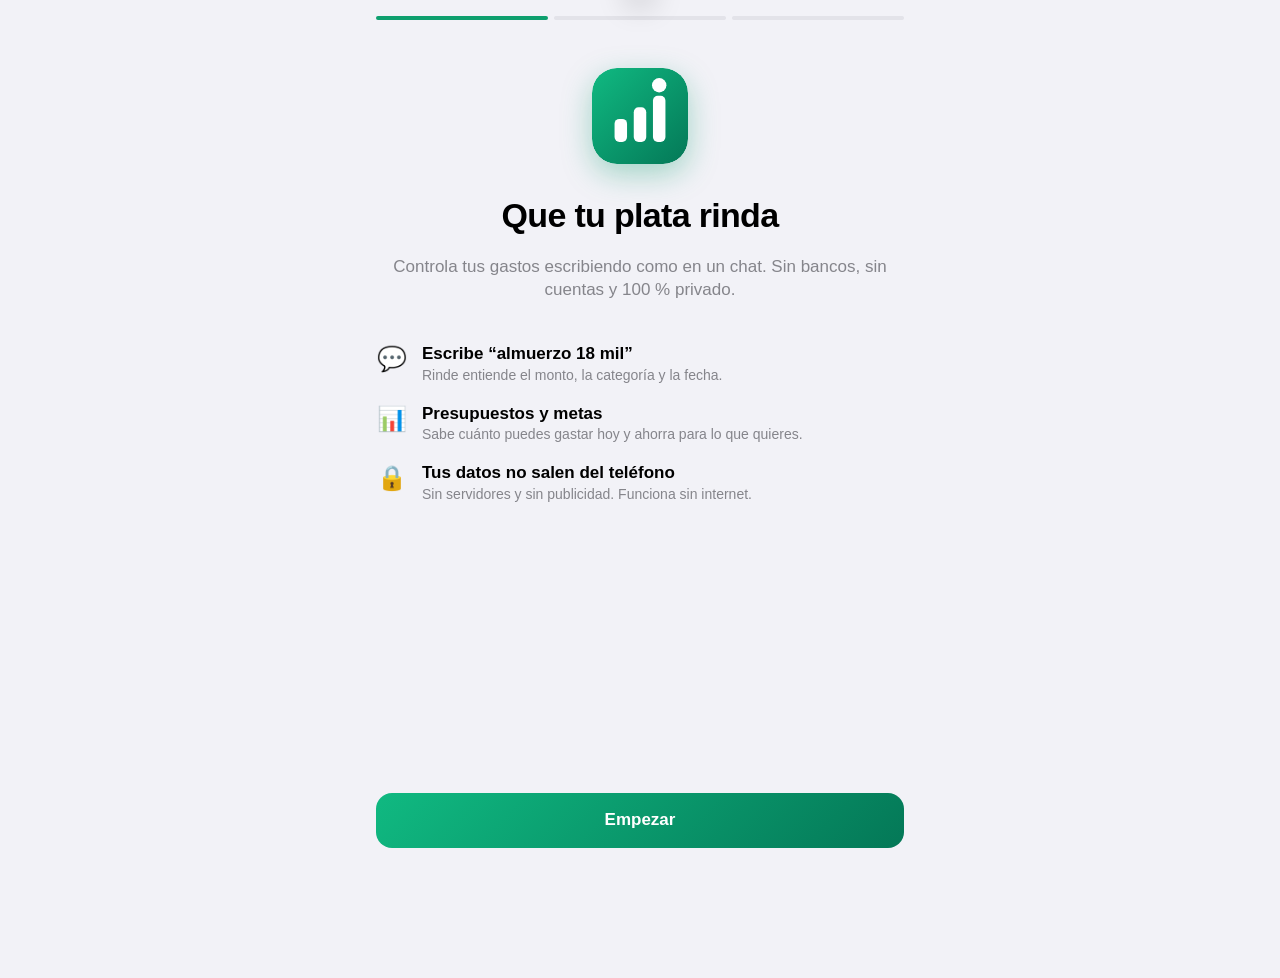
==== index.html @ 14cec759 "Rinde Web: app de control de gastos instalable desde Safari Co-Authored-By: Claude Opus 5.5 <noreply" ====
<!DOCTYPE html>
<html lang="es">
<head>
<meta charset="utf-8">
<meta name="viewport" content="width=device-width, initial-scale=1, viewport-fit=cover">
<title>Rinde</title>
<meta name="description" content="Rinde: controla tus gastos escribiendo como en un chat. Presupuestos, metas y 100 % privado.">
<meta name="theme-color" content="#F2F2F7">
<meta name="apple-mobile-web-app-capable" content="yes">
<meta name="mobile-web-app-capable" content="yes">
<meta name="apple-mobile-web-app-title" content="Rinde">
<meta name="apple-mobile-web-app-status-bar-style" content="default">
<meta name="format-detection" content="telephone=no">
<link rel="manifest" href="manifest.webmanifest">
<link rel="icon" href="icons/icon-192.png" type="image/png">
<link rel="apple-touch-icon" href="icons/apple-touch-icon.png">
<link rel="stylesheet" href="styles.css">
<script>
  // Tema antes de pintar, para evitar el destello blanco en modo oscuro.
  try {
    const t = (JSON.parse(localStorage.getItem('rinde.v1') || '{}').settings || {}).theme || 'auto';
    if (t === 'dark' || (t === 'auto' && matchMedia('(prefers-color-scheme: dark)').matches)) document.documentElement.classList.add('dark');
  } catch (e) {}
</script>
</head>
<body>
<div id="app">
  <main id="main"></main>
  <nav id="tabbar" hidden></nav>
</div>
<div id="sheets"></div>
<div id="toast" role="status" aria-live="polite"></div>
<noscript><p style="padding:24px">Rinde necesita JavaScript para funcionar.</p></noscript>
<script type="module" src="js/app.js"></script>
<script>
  // Si el navegador es muy antiguo y el módulo no carga, avisar.
  setTimeout(function () {
    if (!document.getElementById('main').innerHTML.trim()) {
      document.getElementById('main').innerHTML = '<p style="padding:32px 8px">Rinde necesita iOS 16.4 o superior (o un navegador actualizado).</p>';
    }
  }, 4000);
</script>
</body>
</html>
---- styles.css ----
:root {
  --bg: #F2F2F7; --card: #FFFFFF; --text: #000; --muted: rgba(60, 60, 67, .6); --sep: rgba(60, 60, 67, .16);
  --fill: rgba(118, 118, 128, .12); --brand: #0E9F6E; --brand-deep: #047857; --brand-soft: rgba(14, 159, 110, .12);
  --red: #EF4444; --green: #16A34A; --orange: #F97316; --bar: rgba(249, 249, 249, .86);
  --grad: linear-gradient(135deg, #10B981, #047857); --over: linear-gradient(135deg, #F97316, #DC2626);
  --r: 20px; --safe-b: env(safe-area-inset-bottom, 0px); --safe-t: env(safe-area-inset-top, 0px);
  color-scheme: light;
}
.dark {
  --bg: #000; --card: #1C1C1E; --text: #fff; --muted: rgba(235, 235, 245, .6); --sep: rgba(84, 84, 88, .55);
  --fill: rgba(118, 118, 128, .24); --brand: #34D399; --brand-soft: rgba(52, 211, 153, .16); --bar: rgba(22, 22, 24, .86);
  color-scheme: dark;
}
* { box-sizing: border-box; -webkit-tap-highlight-color: transparent; }
html { background: var(--bg); }
body {
  margin: 0; background: var(--bg); color: var(--text);
  font: 17px/1.35 -apple-system, BlinkMacSystemFont, "SF Pro Text", "Segoe UI", Roboto, sans-serif;
  -webkit-font-smoothing: antialiased; overscroll-behavior-y: none;
}
body.noscroll { overflow: hidden; }
button, input, select, textarea { font: inherit; color: inherit; }
button { background: none; border: 0; padding: 0; cursor: pointer; text-align: inherit; }
button:disabled { opacity: .4; cursor: default; }
a { color: var(--brand); text-decoration: none; }
small { font-size: 13px; }
h1, h2, h3, h4 { margin: 0; }
h3 { font-size: 17px; }
.ic { width: 22px; height: 22px; flex: none; }
.ic.big { width: 28px; height: 28px; }
.ic.inline { width: 17px; height: 17px; vertical-align: -3px; }
.muted { color: var(--muted); } .small { font-size: 14px; } .tiny { font-size: 12px; margin: 6px 0 0; }
.b { font-weight: 600; } .bold { font-weight: 600; } .block { display: block; }
.brand { color: var(--brand); } .red { color: var(--red); } .green { color: var(--green); } .orange { color: var(--orange); }
.grow { flex: 1; min-width: 0; } .right { text-align: right; } .center { display: flex; justify-content: center; margin: 8px 0; }
.center-text { text-align: center; } .mt { margin-top: 12px; } .spacer { flex: 1; min-height: 24px; }
.pad-x { display: block; padding: 18px 18px 6px; }

#app { max-width: 560px; margin: 0 auto; }
#main { padding: calc(var(--safe-t) + 8px) 16px calc(110px + var(--safe-b)); }

/* ---------- Encabezados */
.top { padding: 6px 4px 14px; }
.top h1 { font-size: 34px; font-weight: 700; letter-spacing: -.02em; line-height: 1.1; }
.top-actions { display: flex; justify-content: flex-end; gap: 4px; min-height: 40px; }
.icon-btn { width: 40px; height: 40px; border-radius: 20px; display: grid; place-items: center; color: var(--brand); }
.icon-btn:active { background: var(--fill); }
.icon-btn.sm { width: 32px; height: 32px; color: var(--muted); }
.link { color: var(--brand); font-size: 16px; }
.link.small { font-size: 13px; display: block; margin: 2px auto 0; }

/* ---------- Tarjetas */
.card { display: block; width: 100%; background: var(--card); border-radius: var(--r); padding: 16px; margin-bottom: 14px; }
.card h3 { margin-bottom: 10px; }
.card.pad-s { padding: 6px 8px; }
.card.block { text-align: left; }
.sec-title { display: flex; align-items: center; justify-content: space-between; margin-bottom: 10px; }
.sec-title h3 { margin: 0; }
.split { display: flex; align-items: center; justify-content: space-between; gap: 10px; }
.split h3 { margin: 0; }
.row-card { display: flex; align-items: center; gap: 12px; text-align: left; }
.row-card small { display: block; color: var(--muted); }
.row { display: flex; align-items: center; gap: 12px; width: 100%; padding: 9px 0; text-align: left; }
.row b, .row small { display: block; overflow: hidden; text-overflow: ellipsis; white-space: nowrap; }
.row small { color: var(--muted); margin-top: 1px; }
.row small em { color: var(--brand); font-style: normal; }
.row.link { color: var(--brand); } .row.red { color: var(--red); } .row.dim { opacity: .55; }
.list .row + .row { border-top: .5px solid var(--sep); }
.card.list { padding-top: 6px; padding-bottom: 6px; }
.amt { text-align: right; font-weight: 600; white-space: nowrap; font-variant-numeric: tabular-nums; }
.amt small { display: block; font-weight: 400; color: var(--muted); }
.big-num { font-size: 26px; font-weight: 700; letter-spacing: -.01em; margin: 4px 0 8px; font-variant-numeric: tabular-nums; }
.big-num small { font-size: 17px; font-weight: 600; }
.badge { font-size: 12px; font-weight: 600; padding: 5px 9px; border-radius: 99px; background: var(--fill); }
.badge.red { background: rgba(239, 68, 68, .12); } .badge.green { background: rgba(22, 163, 74, .12); }
.empty { display: grid; justify-items: center; gap: 4px; padding: 36px 16px; color: var(--muted); text-align: center; }
.empty b { color: var(--text); }
.add-btn { text-align: center; color: var(--brand); font-weight: 600; }
.danger-btn { text-align: center; color: var(--red); display: flex; gap: 8px; justify-content: center; align-items: center; }
.emoji-big { font-size: 44px; }
.pct-big { font-size: 20px; }

/* ---------- Íconos de categoría y logo */
.cat-ic { display: inline-grid; place-items: center; flex: none; border-radius: 50%; background: color-mix(in srgb, var(--c) 18%, transparent); line-height: 1; }
.logo { display: inline-block; border-radius: 26%; box-shadow: 0 10px 30px rgba(14, 159, 110, .35); }

/* ---------- Tarjeta disponible */
.safe { background: var(--grad); color: #fff; border-radius: 24px; padding: 20px; margin-bottom: 14px; box-shadow: 0 12px 30px rgba(14, 159, 110, .25); }
.safe.over { background: var(--over); box-shadow: 0 12px 30px rgba(220, 38, 38, .25); }
.safe-top { display: flex; justify-content: space-between; align-items: center; font-weight: 600; font-size: 15px; gap: 8px; }
.pill { font-size: 12px; background: rgba(255, 255, 255, .2); padding: 4px 10px; border-radius: 99px; white-space: nowrap; }
.safe-amount { font-size: 42px; font-weight: 700; letter-spacing: -.02em; margin: 8px 0 12px; font-variant-numeric: tabular-nums; }
.modes { display: flex; gap: 6px; }
.modes button { font-size: 13px; font-weight: 600; padding: 6px 13px; border-radius: 99px; background: rgba(255, 255, 255, .16); color: #fff; }
.modes button.on { background: #fff; color: var(--brand-deep); }
.safe-sub { font-size: 14px; font-weight: 500; opacity: .92; margin: 12px 0; }
.safe-foot { display: flex; justify-content: space-between; font-size: 12px; font-weight: 500; opacity: .9; margin-top: 6px; }
.safe-cta { background: rgba(255, 255, 255, .2); color: #fff; font-size: 14px; font-weight: 600; padding: 8px 12px; border-radius: 99px; }
.bar { height: 8px; border-radius: 99px; background: var(--fill); overflow: hidden; margin: 8px 0 4px; }
.bar i { display: block; height: 100%; border-radius: 99px; background: var(--brand); transition: width .5s; }
.bar.light { background: rgba(255, 255, 255, .25); } .bar.light i { background: #fff; }
.bar.thin { height: 5px; flex: 1; margin: 6px 0; }

.quick { display: flex; align-items: center; gap: 10px; width: 100%; background: var(--card); border-radius: 99px; padding: 8px 8px 8px 16px; margin-bottom: 14px; color: var(--muted); }
.quick span:nth-child(2) { flex: 1; }
.quick-mic { width: 34px; height: 34px; border-radius: 50%; background: var(--grad); color: #fff; display: grid; place-items: center; }
.tiles { display: grid; grid-template-columns: repeat(3, 1fr); gap: 10px; margin-bottom: 14px; }
.tile { background: var(--card); border-radius: 16px; padding: 12px; min-width: 0; }
.tile-l { display: flex; align-items: center; gap: 4px; font-size: 12px; font-weight: 600; }
.tile-l .ic { width: 15px; height: 15px; }
.tile b.long { font-size: 13px; letter-spacing: -.02em; }
.tile b { display: block; margin-top: 6px; font-size: 15px; white-space: nowrap; overflow: hidden; text-overflow: ellipsis; font-variant-numeric: tabular-nums; }
.install { position: relative; border: 1.5px dashed var(--brand); }
.install .close { position: absolute; right: 10px; top: 10px; color: var(--muted); }
.install p { margin: 6px 0 0; }

/* ---------- Dona y gráficas */
.donut { position: relative; flex: none; }
.donut-center { position: absolute; inset: 0; display: grid; place-content: center; text-align: center; }
.donut-center small { color: var(--muted); }
.donut-center b { font-size: 20px; }
.donut-row { display: flex; align-items: center; gap: 16px; }
.legend { list-style: none; padding: 0; margin: 0; flex: 1; min-width: 0; display: grid; gap: 8px; }
.legend li { display: flex; align-items: center; gap: 6px; font-size: 13px; }
.legend li span { flex: 1; overflow: hidden; white-space: nowrap; text-overflow: ellipsis; }
.legend i, .legend-inline i { width: 8px; height: 8px; border-radius: 50%; flex: none; display: inline-block; }
.legend-inline { display: flex; gap: 14px; font-size: 13px; color: var(--muted); margin-top: 4px; }
.legend-inline span { display: flex; align-items: center; gap: 5px; }
.chart { width: 100%; height: auto; display: block; margin-top: 6px; overflow: visible; }
.chart .grid { stroke: var(--sep); stroke-dasharray: 2 3; }
.chart .ylabel, .chart .xlabel { fill: var(--muted); font-size: 10px; }
.slice { display: flex; gap: 12px; align-items: center; width: 100%; padding: 8px 0; text-align: left; }
.slice .grow > .split { display: flex; }
.pct { width: 38px; text-align: right; }
.row-s { padding: 6px 0; }

/* ---------- Presupuestos, metas */
.budget { display: block; width: 100%; padding: 8px 0; text-align: left; }
.budget-top { display: flex; align-items: center; gap: 10px; }
.budget-top b { white-space: nowrap; overflow: hidden; text-overflow: ellipsis; }
.budget-top small { white-space: nowrap; color: var(--muted); }
.budget-top small b { color: var(--text); display: inline; }
.ring { position: relative; display: inline-grid; place-items: center; flex: none; }
.ring svg { position: absolute; inset: 0; }
.two { display: grid; grid-template-columns: 1fr 1fr; gap: 10px; margin-top: 14px; }

/* ---------- Controles */
.primary { display: block; width: 100%; background: var(--grad); color: #fff; font-weight: 600; text-align: center; padding: 16px; border-radius: 16px; font-size: 17px; }
.primary.sm, .secondary.sm { padding: 10px; font-size: 15px; border-radius: 12px; }
.secondary { display: block; width: 100%; background: var(--brand-soft); color: var(--brand); font-weight: 600; text-align: center; padding: 16px; border-radius: 16px; }
.mini { background: var(--grad); color: #fff; font-size: 14px; font-weight: 600; padding: 6px 12px; border-radius: 99px; }
.seg { display: flex; background: var(--fill); border-radius: 10px; padding: 2px; margin-bottom: 14px; }
.seg button { flex: 1; text-align: center; padding: 7px; border-radius: 8px; font-size: 14px; font-weight: 500; }
.seg button.on { background: var(--card); box-shadow: 0 1px 4px rgba(0, 0, 0, .12); font-weight: 600; }
.seg.big button { padding: 9px; font-size: 15px; }
.chips { display: flex; flex-wrap: wrap; gap: 8px; margin: 10px 0 14px; }
.chips.scroll { flex-wrap: nowrap; overflow-x: auto; scrollbar-width: none; margin: 0 -16px 14px; padding: 0 16px; }
.chips.scroll::-webkit-scrollbar { display: none; }
.chip { flex: none; background: var(--card); border-radius: 99px; padding: 8px 14px; font-size: 15px; font-weight: 500; border: 0; }
select.chip { appearance: none; -webkit-appearance: none; padding-right: 14px; }
.chip.on { background: var(--brand); color: #fff; }
.chip.brand { background: var(--brand-soft); color: var(--brand-deep); }
.dark .chip.brand { color: var(--brand); }
.chip.sm { padding: 5px 10px; font-size: 13px; background: var(--fill); }
.chip.freq { display: flex; align-items: center; gap: 8px; text-align: left; }
.chip.freq span { display: grid; } .chip.freq small { color: var(--muted); font-weight: 400; }
.search { display: flex; align-items: center; gap: 8px; background: var(--fill); border-radius: 12px; padding: 9px 12px; margin-bottom: 14px; color: var(--muted); }
.search input { flex: 1; border: 0; background: none; outline: none; color: var(--text); font-size: 17px; min-width: 0; }
.field { display: block; width: 100%; background: var(--card); border: 0; border-radius: 14px; padding: 14px; font-size: 17px; outline: none; margin-bottom: 18px; }
.field-label { display: block; font-weight: 600; margin: 6px 0 8px; }
.amount-field { display: flex; align-items: center; gap: 8px; }
.amount-field span { color: var(--muted); }
.amount-field input { flex: 1; border: 0; outline: none; background: none; font-size: 17px; text-align: right; min-width: 0; }
.inline-amount { display: flex; align-items: center; gap: 6px; }
.inline-amount span { color: var(--muted); }
.inline-amount input { width: 140px; border: 0; outline: none; background: none; text-align: right; font-size: 17px; }
.form { padding: 2px 16px; }
.frow { display: flex; align-items: center; gap: 12px; width: 100%; min-height: 50px; padding: 6px 0; text-align: left; }
.form .frow + .frow { border-top: .5px solid var(--sep); }
.frow input:not([type=checkbox]), .frow select { flex: 1; border: 0; outline: none; background: none; font-size: 17px; min-width: 0; }
.frow select { appearance: none; -webkit-appearance: none; flex: none; max-width: 55%; text-align: right; color: var(--muted); direction: rtl; }
.frow input.right { text-align: right; }
.frow input[type=date] { text-align: left; min-height: 30px; }
.frow.red { color: var(--red); }
.foot-note { font-size: 13px; color: var(--muted); margin: -6px 16px 18px; }
.switch { appearance: none; -webkit-appearance: none; width: 51px; height: 31px; border-radius: 99px; background: var(--fill); position: relative; transition: background .2s; flex: none; margin: 0; }
.switch::after { content: ""; position: absolute; top: 2px; left: 2px; width: 27px; height: 27px; border-radius: 50%; background: #fff; box-shadow: 0 2px 6px rgba(0, 0, 0, .2); transition: transform .2s; }
.switch:checked { background: var(--brand); }
.switch:checked::after { transform: translateX(20px); }
.emoji-grid { display: grid; grid-template-columns: repeat(8, 1fr); gap: 6px; }
.emoji-grid button { font-size: 24px; aspect-ratio: 1; border-radius: 12px; display: grid; place-items: center; }
.emoji-grid button.on { background: var(--brand-soft); outline: 2px solid var(--brand); }
.color-grid { display: grid; grid-template-columns: repeat(8, 1fr); gap: 10px; }
.color-grid button { aspect-ratio: 1; border-radius: 50%; }
.color-grid button.on { outline: 3px solid var(--text); outline-offset: 2px; }

/* ---------- Periodos y listas */
.pnav { display: flex; align-items: center; justify-content: space-between; text-align: center; }
.day { display: flex; justify-content: space-between; font-size: 13px; font-weight: 600; color: var(--muted); padding: 10px 16px 6px; }

/* ---------- Registrar */
.smart-top { display: flex; align-items: center; gap: 6px; font-size: 13px; font-weight: 600; color: var(--muted); }
.smart-top .ic { width: 18px; height: 18px; }
#smart { display: block; width: 100%; border: 0; outline: none; background: none; resize: none; font-size: 20px; margin: 10px 0 12px; overflow: hidden; line-height: 1.3; }
.smart-actions { display: flex; align-items: center; gap: 8px; }
.pill-btn { display: inline-flex; align-items: center; gap: 6px; background: var(--brand-soft); color: var(--brand); font-weight: 600; font-size: 15px; padding: 8px 14px; border-radius: 99px; cursor: pointer; }
.pill-btn .ic { width: 18px; height: 18px; }
.pill-btn.rec { background: var(--red); color: #fff; animation: pulse 1s infinite; }
@keyframes pulse { 50% { opacity: .75; } }
.clear { color: var(--muted); width: 30px; height: 30px; display: grid; place-items: center; }
.understood { display: flex; flex-wrap: wrap; align-items: center; gap: 6px; margin-top: 12px; }
.amount-big { display: flex; align-items: baseline; gap: 6px; margin-top: 6px; }
.amount-big span { font-size: 30px; font-weight: 600; color: var(--muted); }
.amount-big input { flex: 1; min-width: 0; border: 0; outline: none; background: none; font-size: 44px; font-weight: 700; letter-spacing: -.02em; font-variant-numeric: tabular-nums; }
.amount-big.green input { color: var(--green); }
.rate { display: flex; align-items: center; gap: 6px; font-size: 14px; margin-top: 8px; flex-wrap: wrap; }
.rate input { width: 90px; border: 0; background: var(--fill); border-radius: 8px; padding: 5px 8px; outline: none; }
.cat-grid { display: grid; grid-template-columns: repeat(4, 1fr); gap: 10px 6px; margin-top: 10px; }
.cat { display: grid; justify-items: center; gap: 6px; text-align: center; }
.cat-dot { width: 46px; height: 46px; border-radius: 50%; display: grid; place-items: center; font-size: 22px; background: color-mix(in srgb, var(--c) 16%, transparent); transition: transform .15s; }
.cat-dot.more { background: var(--fill); font-size: 13px; color: var(--muted); }
.cat.on .cat-dot { background: var(--c); transform: scale(1.06); box-shadow: 0 4px 12px color-mix(in srgb, var(--c) 45%, transparent); }
.cat small { font-size: 11px; line-height: 1.2; color: var(--muted); display: -webkit-box; -webkit-line-clamp: 2; -webkit-box-orient: vertical; overflow: hidden; min-height: 26px; }
.cat.on small { color: var(--text); font-weight: 600; }

/* ---------- Barra de pestañas */
#tabbar[hidden] { display: none; }
#tabbar { position: fixed; left: 50%; transform: translateX(-50%); bottom: calc(10px + var(--safe-b)); width: min(calc(100% - 24px), 520px);
  display: flex; background: var(--bar); backdrop-filter: saturate(180%) blur(20px); -webkit-backdrop-filter: saturate(180%) blur(20px);
  border-radius: 30px; padding: 6px; box-shadow: 0 8px 30px rgba(0, 0, 0, .12); z-index: 10; }
.tab { flex: 1; display: grid; justify-items: center; gap: 2px; padding: 6px 0; border-radius: 22px; font-size: 11px; font-weight: 500; color: var(--text); }
.tab .ic { width: 24px; height: 24px; }
.tab.on { color: var(--brand); background: var(--fill); }
.tab.add .add-dot { width: 26px; height: 26px; border-radius: 50%; background: var(--text); color: var(--bg); display: grid; place-items: center; }
.tab.add .ic { width: 18px; height: 18px; stroke-width: 2.6; }

/* ---------- Hojas */
.sheet-wrap { position: fixed; inset: 0; z-index: 20; }
.backdrop { position: absolute; inset: 0; background: rgba(0, 0, 0, .3); opacity: 0; transition: opacity .28s; }
.sheet { position: absolute; left: 50%; bottom: 0; width: 100%; max-width: 560px; height: calc(100% - var(--safe-t) - 12px);
  background: var(--bg); border-radius: 14px 14px 0 0; display: flex; flex-direction: column;
  transform: translate(-50%, 100%); transition: transform .32s cubic-bezier(.2, .9, .25, 1); }
.sheet-wrap.open .backdrop { opacity: 1; }
.sheet-wrap.open .sheet { transform: translate(-50%, 0); }
.sh-head { display: grid; grid-template-columns: 1fr auto 1fr; align-items: center; padding: 14px 16px 10px; gap: 8px; }
.sh-head > :first-child { justify-self: start; } .sh-head > :last-child { justify-self: end; }
.sh-head h3 { font-size: 17px; text-align: center; margin: 0; white-space: nowrap; overflow: hidden; text-overflow: ellipsis; }
.sh-body { flex: 1; overflow-y: auto; -webkit-overflow-scrolling: touch; padding: 4px 16px calc(24px + var(--safe-b)); }
.sh-foot { padding: 10px 16px calc(10px + var(--safe-b)); background: var(--bar); backdrop-filter: blur(20px); -webkit-backdrop-filter: blur(20px); }
.steps-list p { margin: 8px 0; }

/* ---------- Bienvenida */
.onb { min-height: calc(100dvh - var(--safe-t) - 40px); display: flex; flex-direction: column; padding-bottom: calc(20px + var(--safe-b)); }
.onb h2 { font-size: 26px; margin: 24px 0 16px; letter-spacing: -.01em; }
.steps { display: flex; gap: 6px; padding-top: 8px; }
.steps i { flex: 1; height: 4px; border-radius: 99px; background: var(--fill); }
.steps i.on { background: var(--brand); }
.onb-hero { text-align: center; margin: 48px 0 24px; }
.onb-hero h1 { font-size: 34px; margin: 22px 0 10px; letter-spacing: -.02em; }
.features { list-style: none; padding: 0; margin: 0 0 auto; display: grid; gap: 18px; }
.features li { display: flex; gap: 14px; align-items: flex-start; }
.features small { display: block; color: var(--muted); font-size: 14px; }
.feat-ic { font-size: 24px; width: 32px; text-align: center; }
.onb .primary { margin-top: 24px; }
.group { background: var(--card); border-radius: var(--r); }
.scroll-list { max-height: 52dvh; overflow-y: auto; padding: 0 14px; }
.scroll-list .row + .row { border-top: .5px solid var(--sep); }
.flag { font-size: 26px; }
.check { color: var(--brand); }

/* ---------- Toast */
#toast { position: fixed; left: 50%; top: calc(var(--safe-t) + 10px); transform: translate(-50%, -150%); z-index: 40; max-width: calc(100% - 32px);
  background: var(--card); color: var(--text); padding: 12px 16px; border-radius: 99px; font-size: 15px; font-weight: 500;
  box-shadow: 0 8px 30px rgba(0, 0, 0, .18); display: flex; align-items: center; gap: 10px; transition: transform .35s cubic-bezier(.2, .9, .25, 1.1); }
#toast.show { transform: translate(-50%, 0); }
.toast-dot { width: 10px; height: 10px; border-radius: 50%; background: var(--brand); flex: none; }
.toast-dot.warn { background: var(--orange); }

@media (prefers-reduced-motion: reduce) { * { transition: none !important; animation: none !important; } }

/* Ajustes de lectura */
.card .split > div > small, .card .split > div > b { display: block; }
.slice .split b { white-space: nowrap; }
.slice .split b:first-child { overflow: hidden; text-overflow: ellipsis; min-width: 0; }
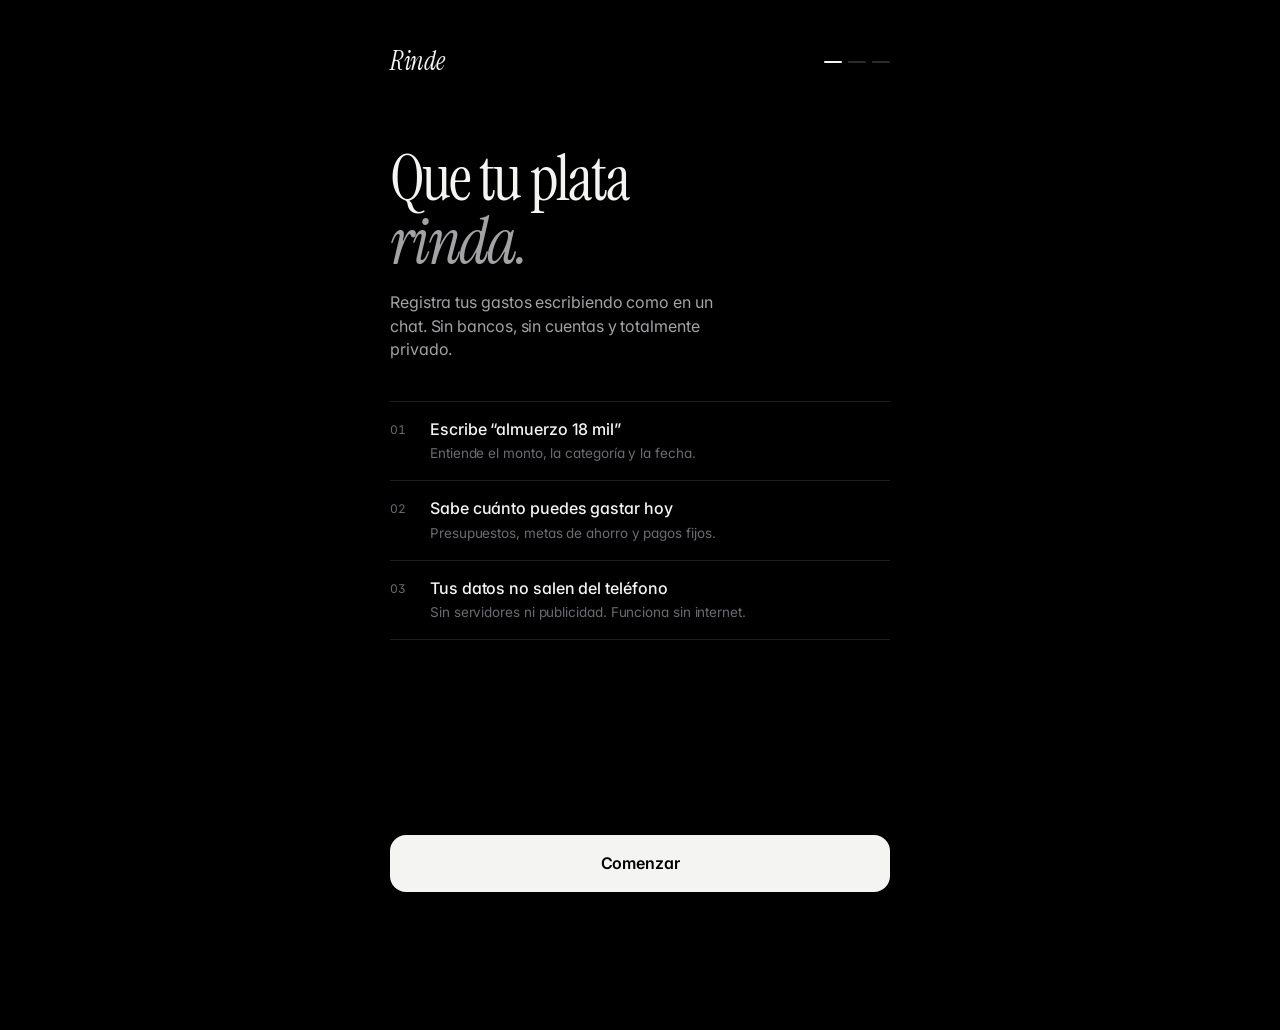
==== commit 863a367b: "Rediseño premium en blanco y negro - Interfaz nueva: tipografía Instrument Serif + Inter, paleta mon" ====
--- a/index.html
+++ b/index.html
@@ -5,21 +5,24 @@
 <meta name="viewport" content="width=device-width, initial-scale=1, viewport-fit=cover">
 <title>Rinde</title>
 <meta name="description" content="Rinde: controla tus gastos escribiendo como en un chat. Presupuestos, metas y 100 % privado.">
-<meta name="theme-color" content="#F2F2F7">
+<meta name="theme-color" content="#000000">
 <meta name="apple-mobile-web-app-capable" content="yes">
 <meta name="mobile-web-app-capable" content="yes">
 <meta name="apple-mobile-web-app-title" content="Rinde">
-<meta name="apple-mobile-web-app-status-bar-style" content="default">
+<meta name="apple-mobile-web-app-status-bar-style" content="black-translucent">
 <meta name="format-detection" content="telephone=no">
 <link rel="manifest" href="manifest.webmanifest">
 <link rel="icon" href="icons/icon-192.png" type="image/png">
 <link rel="apple-touch-icon" href="icons/apple-touch-icon.png">
+<link rel="preconnect" href="https://fonts.googleapis.com">
+<link rel="preconnect" href="https://fonts.gstatic.com" crossorigin>
+<link rel="stylesheet" href="https://fonts.googleapis.com/css2?family=Instrument+Serif:ital@0;1&family=Inter:wght@400;500;600&display=swap">
 <link rel="stylesheet" href="styles.css">
 <script>
-  // Tema antes de pintar, para evitar el destello blanco en modo oscuro.
+  // Tema antes de pintar: negro por defecto; blanco si el usuario lo eligió.
   try {
-    const t = (JSON.parse(localStorage.getItem('rinde.v1') || '{}').settings || {}).theme || 'auto';
-    if (t === 'dark' || (t === 'auto' && matchMedia('(prefers-color-scheme: dark)').matches)) document.documentElement.classList.add('dark');
+    const t = (JSON.parse(localStorage.getItem('rinde.v1') || '{}').settings || {}).theme || 'dark';
+    if (t === 'light' || (t === 'auto' && matchMedia('(prefers-color-scheme: light)').matches)) document.documentElement.classList.add('light');
   } catch (e) {}
 </script>
 </head>
--- a/styles.css
+++ b/styles.css
@@ -1,284 +1,366 @@
+/* Rinde · diseño monocromo. Negro y blanco; el color solo marca ingresos (verde) y gastos (rojo). */
+
 :root {
-  --bg: #F2F2F7; --card: #FFFFFF; --text: #000; --muted: rgba(60, 60, 67, .6); --sep: rgba(60, 60, 67, .16);
-  --fill: rgba(118, 118, 128, .12); --brand: #0E9F6E; --brand-deep: #047857; --brand-soft: rgba(14, 159, 110, .12);
-  --red: #EF4444; --green: #16A34A; --orange: #F97316; --bar: rgba(249, 249, 249, .86);
-  --grad: linear-gradient(135deg, #10B981, #047857); --over: linear-gradient(135deg, #F97316, #DC2626);
-  --r: 20px; --safe-b: env(safe-area-inset-bottom, 0px); --safe-t: env(safe-area-inset-top, 0px);
+  --bg: #000000;
+  --surface: #0A0A0B;
+  --elev: #121214;
+  --line: #1E1E21;
+  --line-2: #2C2C30;
+  --ink: #F4F4F2;
+  --ink-2: #A3A3A6;
+  --ink-3: #6B6B70;
+  --pos: #34D17A;
+  --neg: #FF5147;
+  --inv-bg: #F4F4F2;
+  --inv-ink: #000000;
+  --glass: rgba(10, 10, 11, .78);
+  --shadow: 0 20px 60px rgba(0, 0, 0, .6);
+  --serif: "Instrument Serif", "Iowan Old Style", "Times New Roman", serif;
+  --sans: "Inter", -apple-system, BlinkMacSystemFont, "Segoe UI", Roboto, sans-serif;
+  --safe-b: env(safe-area-inset-bottom, 0px);
+  --safe-t: env(safe-area-inset-top, 0px);
+  --ease: cubic-bezier(.2, .8, .2, 1);
+  color-scheme: dark;
+}
+:root.light {
+  --bg: #FAFAF8;
+  --surface: #FFFFFF;
+  --elev: #F1F1EE;
+  --line: #E7E6E2;
+  --line-2: #D6D5D0;
+  --ink: #0B0B0C;
+  --ink-2: #5A5A5E;
+  --ink-3: #9A9A9E;
+  --pos: #16A34A;
+  --neg: #DC2626;
+  --inv-bg: #0B0B0C;
+  --inv-ink: #FAFAF8;
+  --glass: rgba(250, 250, 248, .82);
+  --shadow: 0 20px 60px rgba(0, 0, 0, .12);
   color-scheme: light;
 }
-.dark {
-  --bg: #000; --card: #1C1C1E; --text: #fff; --muted: rgba(235, 235, 245, .6); --sep: rgba(84, 84, 88, .55);
-  --fill: rgba(118, 118, 128, .24); --brand: #34D399; --brand-soft: rgba(52, 211, 153, .16); --bar: rgba(22, 22, 24, .86);
-  color-scheme: dark;
-}
+
 * { box-sizing: border-box; -webkit-tap-highlight-color: transparent; }
 html { background: var(--bg); }
 body {
-  margin: 0; background: var(--bg); color: var(--text);
-  font: 17px/1.35 -apple-system, BlinkMacSystemFont, "SF Pro Text", "Segoe UI", Roboto, sans-serif;
-  -webkit-font-smoothing: antialiased; overscroll-behavior-y: none;
+  margin: 0; background: var(--bg); color: var(--ink);
+  font: 400 16px/1.45 var(--sans); letter-spacing: -.005em;
+  -webkit-font-smoothing: antialiased; -moz-osx-font-smoothing: grayscale; overscroll-behavior-y: none;
+  font-feature-settings: "cv11", "ss01";
 }
 body.noscroll { overflow: hidden; }
-button, input, select, textarea { font: inherit; color: inherit; }
+button, input, select, textarea { font: inherit; color: inherit; letter-spacing: inherit; }
 button { background: none; border: 0; padding: 0; cursor: pointer; text-align: inherit; }
-button:disabled { opacity: .4; cursor: default; }
-a { color: var(--brand); text-decoration: none; }
-small { font-size: 13px; }
-h1, h2, h3, h4 { margin: 0; }
-h3 { font-size: 17px; }
-.ic { width: 22px; height: 22px; flex: none; }
-.ic.big { width: 28px; height: 28px; }
-.ic.inline { width: 17px; height: 17px; vertical-align: -3px; }
-.muted { color: var(--muted); } .small { font-size: 14px; } .tiny { font-size: 12px; margin: 6px 0 0; }
-.b { font-weight: 600; } .bold { font-weight: 600; } .block { display: block; }
-.brand { color: var(--brand); } .red { color: var(--red); } .green { color: var(--green); } .orange { color: var(--orange); }
-.grow { flex: 1; min-width: 0; } .right { text-align: right; } .center { display: flex; justify-content: center; margin: 8px 0; }
-.center-text { text-align: center; } .mt { margin-top: 12px; } .spacer { flex: 1; min-height: 24px; }
-.pad-x { display: block; padding: 18px 18px 6px; }
-
-#app { max-width: 560px; margin: 0 auto; }
-#main { padding: calc(var(--safe-t) + 8px) 16px calc(110px + var(--safe-b)); }
-
-/* ---------- Encabezados */
-.top { padding: 6px 4px 14px; }
-.top h1 { font-size: 34px; font-weight: 700; letter-spacing: -.02em; line-height: 1.1; }
-.top-actions { display: flex; justify-content: flex-end; gap: 4px; min-height: 40px; }
-.icon-btn { width: 40px; height: 40px; border-radius: 20px; display: grid; place-items: center; color: var(--brand); }
-.icon-btn:active { background: var(--fill); }
-.icon-btn.sm { width: 32px; height: 32px; color: var(--muted); }
-.link { color: var(--brand); font-size: 16px; }
-.link.small { font-size: 13px; display: block; margin: 2px auto 0; }
-
-/* ---------- Tarjetas */
-.card { display: block; width: 100%; background: var(--card); border-radius: var(--r); padding: 16px; margin-bottom: 14px; }
-.card h3 { margin-bottom: 10px; }
-.card.pad-s { padding: 6px 8px; }
-.card.block { text-align: left; }
-.sec-title { display: flex; align-items: center; justify-content: space-between; margin-bottom: 10px; }
-.sec-title h3 { margin: 0; }
-.split { display: flex; align-items: center; justify-content: space-between; gap: 10px; }
-.split h3 { margin: 0; }
-.row-card { display: flex; align-items: center; gap: 12px; text-align: left; }
-.row-card small { display: block; color: var(--muted); }
-.row { display: flex; align-items: center; gap: 12px; width: 100%; padding: 9px 0; text-align: left; }
-.row b, .row small { display: block; overflow: hidden; text-overflow: ellipsis; white-space: nowrap; }
-.row small { color: var(--muted); margin-top: 1px; }
-.row small em { color: var(--brand); font-style: normal; }
-.row.link { color: var(--brand); } .row.red { color: var(--red); } .row.dim { opacity: .55; }
-.list .row + .row { border-top: .5px solid var(--sep); }
-.card.list { padding-top: 6px; padding-bottom: 6px; }
-.amt { text-align: right; font-weight: 600; white-space: nowrap; font-variant-numeric: tabular-nums; }
-.amt small { display: block; font-weight: 400; color: var(--muted); }
-.big-num { font-size: 26px; font-weight: 700; letter-spacing: -.01em; margin: 4px 0 8px; font-variant-numeric: tabular-nums; }
-.big-num small { font-size: 17px; font-weight: 600; }
-.badge { font-size: 12px; font-weight: 600; padding: 5px 9px; border-radius: 99px; background: var(--fill); }
-.badge.red { background: rgba(239, 68, 68, .12); } .badge.green { background: rgba(22, 163, 74, .12); }
-.empty { display: grid; justify-items: center; gap: 4px; padding: 36px 16px; color: var(--muted); text-align: center; }
-.empty b { color: var(--text); }
-.add-btn { text-align: center; color: var(--brand); font-weight: 600; }
-.danger-btn { text-align: center; color: var(--red); display: flex; gap: 8px; justify-content: center; align-items: center; }
-.emoji-big { font-size: 44px; }
-.pct-big { font-size: 20px; }
-
-/* ---------- Íconos de categoría y logo */
-.cat-ic { display: inline-grid; place-items: center; flex: none; border-radius: 50%; background: color-mix(in srgb, var(--c) 18%, transparent); line-height: 1; }
-.logo { display: inline-block; border-radius: 26%; box-shadow: 0 10px 30px rgba(14, 159, 110, .35); }
-
-/* ---------- Tarjeta disponible */
-.safe { background: var(--grad); color: #fff; border-radius: 24px; padding: 20px; margin-bottom: 14px; box-shadow: 0 12px 30px rgba(14, 159, 110, .25); }
-.safe.over { background: var(--over); box-shadow: 0 12px 30px rgba(220, 38, 38, .25); }
-.safe-top { display: flex; justify-content: space-between; align-items: center; font-weight: 600; font-size: 15px; gap: 8px; }
-.pill { font-size: 12px; background: rgba(255, 255, 255, .2); padding: 4px 10px; border-radius: 99px; white-space: nowrap; }
-.safe-amount { font-size: 42px; font-weight: 700; letter-spacing: -.02em; margin: 8px 0 12px; font-variant-numeric: tabular-nums; }
-.modes { display: flex; gap: 6px; }
-.modes button { font-size: 13px; font-weight: 600; padding: 6px 13px; border-radius: 99px; background: rgba(255, 255, 255, .16); color: #fff; }
-.modes button.on { background: #fff; color: var(--brand-deep); }
-.safe-sub { font-size: 14px; font-weight: 500; opacity: .92; margin: 12px 0; }
-.safe-foot { display: flex; justify-content: space-between; font-size: 12px; font-weight: 500; opacity: .9; margin-top: 6px; }
-.safe-cta { background: rgba(255, 255, 255, .2); color: #fff; font-size: 14px; font-weight: 600; padding: 8px 12px; border-radius: 99px; }
-.bar { height: 8px; border-radius: 99px; background: var(--fill); overflow: hidden; margin: 8px 0 4px; }
-.bar i { display: block; height: 100%; border-radius: 99px; background: var(--brand); transition: width .5s; }
-.bar.light { background: rgba(255, 255, 255, .25); } .bar.light i { background: #fff; }
-.bar.thin { height: 5px; flex: 1; margin: 6px 0; }
-
-.quick { display: flex; align-items: center; gap: 10px; width: 100%; background: var(--card); border-radius: 99px; padding: 8px 8px 8px 16px; margin-bottom: 14px; color: var(--muted); }
-.quick span:nth-child(2) { flex: 1; }
-.quick-mic { width: 34px; height: 34px; border-radius: 50%; background: var(--grad); color: #fff; display: grid; place-items: center; }
-.tiles { display: grid; grid-template-columns: repeat(3, 1fr); gap: 10px; margin-bottom: 14px; }
-.tile { background: var(--card); border-radius: 16px; padding: 12px; min-width: 0; }
-.tile-l { display: flex; align-items: center; gap: 4px; font-size: 12px; font-weight: 600; }
-.tile-l .ic { width: 15px; height: 15px; }
-.tile b.long { font-size: 13px; letter-spacing: -.02em; }
-.tile b { display: block; margin-top: 6px; font-size: 15px; white-space: nowrap; overflow: hidden; text-overflow: ellipsis; font-variant-numeric: tabular-nums; }
-.install { position: relative; border: 1.5px dashed var(--brand); }
-.install .close { position: absolute; right: 10px; top: 10px; color: var(--muted); }
-.install p { margin: 6px 0 0; }
-
-/* ---------- Dona y gráficas */
+button:disabled { opacity: .35; cursor: default; }
+button:focus-visible, input:focus-visible, select:focus-visible, a:focus-visible { outline: 1.5px solid var(--ink); outline-offset: 2px; border-radius: 8px; }
+a { color: inherit; text-decoration: none; }
+h1, h2, h3, h4, p { margin: 0; }
+.ic { width: 20px; height: 20px; flex: none; }
+.ic.sm { width: 16px; height: 16px; }
+.ic.lg { width: 24px; height: 24px; }
+.emoji { font-size: 18px; line-height: 1; }
+.num { font-variant-numeric: tabular-nums; white-space: nowrap; }
+.dim { color: var(--ink-2); } .faint { color: var(--ink-3); }
+.pos { color: var(--pos); } .neg { color: var(--neg); }
+.grow { flex: 1; min-width: 0; }
+.row-flex { display: flex; align-items: center; gap: 12px; }
+.between { display: flex; align-items: center; justify-content: space-between; gap: 12px; }
+.center { text-align: center; }
+.mt-s { margin-top: 8px; } .mt { margin-top: 16px; } .mt-l { margin-top: 28px; }
+
+/* Etiquetas en versalitas: la voz "de banco privado" de la interfaz */
+.label { font-size: 11px; font-weight: 500; letter-spacing: .16em; text-transform: uppercase; color: var(--ink-3); }
+.serif { font-family: var(--serif); font-weight: 400; letter-spacing: -.01em; }
+.dot { display: inline-block; width: 7px; height: 7px; border-radius: 50%; flex: none; }
+.dot.pos { background: var(--pos); box-shadow: 0 0 10px color-mix(in srgb, var(--pos) 55%, transparent); }
+.dot.neg { background: var(--neg); box-shadow: 0 0 10px color-mix(in srgb, var(--neg) 55%, transparent); }
+
+#app { max-width: 540px; margin: 0 auto; }
+#main { padding: calc(var(--safe-t) + 14px) 20px calc(120px + var(--safe-b)); }
+
+/* ---------------------------------------------------------------- Encabezado */
+.bar { display: flex; align-items: center; justify-content: space-between; height: 44px; margin-bottom: 18px; }
+.wordmark { font-family: var(--serif); font-size: 26px; font-style: italic; letter-spacing: -.01em; }
+.bar-actions { display: flex; gap: 8px; }
+.circle-btn { width: 40px; height: 40px; border-radius: 50%; border: 1px solid var(--line-2); display: grid; place-items: center; color: var(--ink); transition: background .2s var(--ease); }
+.circle-btn:active { background: var(--elev); }
+.circle-btn.sm { width: 34px; height: 34px; }
+.page-title { font-family: var(--serif); font-size: 40px; line-height: 1.05; letter-spacing: -.02em; margin: 4px 0 22px; }
+.hello { color: var(--ink-2); font-size: 15px; margin: -8px 0 22px; }
+
+/* ---------------------------------------------------------------- Héroe (disponible) */
+.hero { padding: 6px 0 26px; }
+.hero-top { display: flex; align-items: center; justify-content: space-between; gap: 12px; }
+.switch-text { display: flex; gap: 14px; }
+.switch-text button { font-size: 12px; font-weight: 500; color: var(--ink-3); padding: 4px 0; border-bottom: 1px solid transparent; transition: color .2s, border-color .2s; }
+.switch-text button.on { color: var(--ink); border-color: var(--ink); }
+.hero-amount { font-family: var(--serif); font-size: clamp(52px, 16vw, 72px); line-height: 1; letter-spacing: -.03em; margin: 18px 0 10px; font-variant-numeric: tabular-nums; }
+.hero-amount.neg { color: var(--neg); }
+.hero-sub { color: var(--ink-2); font-size: 14px; }
+.meter { height: 2px; background: var(--line-2); border-radius: 2px; overflow: hidden; margin: 22px 0 10px; }
+.meter i { display: block; height: 100%; background: var(--ink); border-radius: 2px; transition: width .7s var(--ease); }
+.meter i.warn { background: var(--neg); }
+.meter-legend { display: flex; justify-content: space-between; font-size: 12px; color: var(--ink-3); }
+.meter-legend b { color: var(--ink-2); font-weight: 500; }
+.ghost-btn { display: inline-flex; align-items: center; gap: 8px; margin-top: 18px; font-size: 14px; font-weight: 500; padding: 10px 16px; border: 1px solid var(--line-2); border-radius: 99px; }
+
+/* ---------------------------------------------------------------- Barra de comando */
+.command { display: flex; align-items: center; gap: 12px; width: 100%; padding: 14px 16px; border: 1px solid var(--line-2); border-radius: 16px; background: var(--surface); color: var(--ink-3); font-size: 15px; transition: border-color .2s; }
+.command:active { border-color: var(--ink-3); }
+.command .plus { width: 28px; height: 28px; border-radius: 50%; background: var(--inv-bg); color: var(--inv-ink); display: grid; place-items: center; }
+.command .plus .ic { width: 16px; height: 16px; stroke-width: 2; }
+.command span.grow { text-align: left; }
+.kbd { font-size: 11px; border: 1px solid var(--line-2); border-radius: 6px; padding: 2px 6px; color: var(--ink-3); }
+
+/* ---------------------------------------------------------------- Cifras */
+.stats { display: grid; grid-template-columns: repeat(3, 1fr); border-top: 1px solid var(--line); border-bottom: 1px solid var(--line); margin: 26px 0 8px; }
+.stat { padding: 16px 0 16px 12px; min-width: 0; }
+.stat:first-child { padding-left: 0; }
+.stat + .stat { border-left: 1px solid var(--line); }
+.stat .label { display: flex; align-items: center; gap: 7px; }
+.stat b { display: block; margin-top: 8px; font-size: 15.5px; font-weight: 500; font-variant-numeric: tabular-nums; white-space: nowrap; overflow: hidden; text-overflow: ellipsis; }
+.stat b.long { font-size: 13.5px; letter-spacing: -.02em; }
+.stat b.xl { font-size: 12px; letter-spacing: -.02em; }
+
+/* ---------------------------------------------------------------- Bloques */
+.block { padding: 26px 0 6px; border-bottom: 1px solid var(--line); }
+.block:last-child { border-bottom: 0; }
+.block-h { display: flex; align-items: center; justify-content: space-between; margin-bottom: 16px; }
+.link { font-size: 13px; color: var(--ink-2); display: inline-flex; align-items: center; gap: 4px; }
+.link .ic { width: 14px; height: 14px; }
+.panel { background: var(--surface); border: 1px solid var(--line); border-radius: 20px; padding: 18px; margin-bottom: 14px; }
+.panel.tight { padding: 6px 18px; }
+.panel.flush { padding: 0 18px; }
+.notice { display: flex; align-items: flex-start; gap: 14px; padding: 16px 18px; border: 1px solid var(--line-2); border-radius: 18px; margin-bottom: 22px; width: 100%; text-align: left; }
+.notice b { display: block; font-weight: 600; font-size: 15px; }
+.notice p { color: var(--ink-2); font-size: 13.5px; margin-top: 3px; }
+.notice .close { margin-left: auto; color: var(--ink-3); }
+.empty { text-align: center; padding: 42px 12px; color: var(--ink-2); }
+.empty .serif { font-size: 28px; color: var(--ink); margin: 14px 0 6px; }
+.empty .ic { width: 28px; height: 28px; color: var(--ink-3); }
+
+/* ---------------------------------------------------------------- Listas */
+.rows > * + * { border-top: 1px solid var(--line); }
+.item { display: flex; align-items: center; gap: 14px; width: 100%; padding: 14px 0; text-align: left; }
+.item .t { display: block; font-size: 15.5px; font-weight: 500; white-space: nowrap; overflow: hidden; text-overflow: ellipsis; }
+.item .s { display: block; font-size: 13px; color: var(--ink-3); margin-top: 2px; white-space: nowrap; overflow: hidden; text-overflow: ellipsis; }
+.item .s em { font-style: normal; color: var(--ink-2); }
+.amt { display: flex; flex-direction: column; align-items: flex-end; gap: 3px; white-space: nowrap; }
+.amt-v { display: flex; align-items: center; gap: 8px; font-size: 15.5px; font-weight: 500; font-variant-numeric: tabular-nums; }
+.amt small { font-size: 12px; color: var(--ink-3); }
+.cat-ic { display: inline-grid; place-items: center; flex: none; border-radius: 50%; border: 1px solid var(--line-2); color: var(--ink); }
+.cat-ic .ic { width: 45%; height: 45%; }
+.day-h { display: flex; justify-content: space-between; align-items: baseline; padding: 22px 0 4px; }
+.day-h span:last-child { font-size: 12px; color: var(--ink-3); font-variant-numeric: tabular-nums; }
+
+/* ---------------------------------------------------------------- Dona y gráficas */
 .donut { position: relative; flex: none; }
 .donut-center { position: absolute; inset: 0; display: grid; place-content: center; text-align: center; }
-.donut-center small { color: var(--muted); }
-.donut-center b { font-size: 20px; }
-.donut-row { display: flex; align-items: center; gap: 16px; }
-.legend { list-style: none; padding: 0; margin: 0; flex: 1; min-width: 0; display: grid; gap: 8px; }
-.legend li { display: flex; align-items: center; gap: 6px; font-size: 13px; }
-.legend li span { flex: 1; overflow: hidden; white-space: nowrap; text-overflow: ellipsis; }
-.legend i, .legend-inline i { width: 8px; height: 8px; border-radius: 50%; flex: none; display: inline-block; }
-.legend-inline { display: flex; gap: 14px; font-size: 13px; color: var(--muted); margin-top: 4px; }
-.legend-inline span { display: flex; align-items: center; gap: 5px; }
-.chart { width: 100%; height: auto; display: block; margin-top: 6px; overflow: visible; }
-.chart .grid { stroke: var(--sep); stroke-dasharray: 2 3; }
-.chart .ylabel, .chart .xlabel { fill: var(--muted); font-size: 10px; }
-.slice { display: flex; gap: 12px; align-items: center; width: 100%; padding: 8px 0; text-align: left; }
-.slice .grow > .split { display: flex; }
-.pct { width: 38px; text-align: right; }
-.row-s { padding: 6px 0; }
-
-/* ---------- Presupuestos, metas */
-.budget { display: block; width: 100%; padding: 8px 0; text-align: left; }
-.budget-top { display: flex; align-items: center; gap: 10px; }
-.budget-top b { white-space: nowrap; overflow: hidden; text-overflow: ellipsis; }
-.budget-top small { white-space: nowrap; color: var(--muted); }
-.budget-top small b { color: var(--text); display: inline; }
-.ring { position: relative; display: inline-grid; place-items: center; flex: none; }
-.ring svg { position: absolute; inset: 0; }
-.two { display: grid; grid-template-columns: 1fr 1fr; gap: 10px; margin-top: 14px; }
-
-/* ---------- Controles */
-.primary { display: block; width: 100%; background: var(--grad); color: #fff; font-weight: 600; text-align: center; padding: 16px; border-radius: 16px; font-size: 17px; }
-.primary.sm, .secondary.sm { padding: 10px; font-size: 15px; border-radius: 12px; }
-.secondary { display: block; width: 100%; background: var(--brand-soft); color: var(--brand); font-weight: 600; text-align: center; padding: 16px; border-radius: 16px; }
-.mini { background: var(--grad); color: #fff; font-size: 14px; font-weight: 600; padding: 6px 12px; border-radius: 99px; }
-.seg { display: flex; background: var(--fill); border-radius: 10px; padding: 2px; margin-bottom: 14px; }
-.seg button { flex: 1; text-align: center; padding: 7px; border-radius: 8px; font-size: 14px; font-weight: 500; }
-.seg button.on { background: var(--card); box-shadow: 0 1px 4px rgba(0, 0, 0, .12); font-weight: 600; }
-.seg.big button { padding: 9px; font-size: 15px; }
-.chips { display: flex; flex-wrap: wrap; gap: 8px; margin: 10px 0 14px; }
-.chips.scroll { flex-wrap: nowrap; overflow-x: auto; scrollbar-width: none; margin: 0 -16px 14px; padding: 0 16px; }
-.chips.scroll::-webkit-scrollbar { display: none; }
-.chip { flex: none; background: var(--card); border-radius: 99px; padding: 8px 14px; font-size: 15px; font-weight: 500; border: 0; }
-select.chip { appearance: none; -webkit-appearance: none; padding-right: 14px; }
-.chip.on { background: var(--brand); color: #fff; }
-.chip.brand { background: var(--brand-soft); color: var(--brand-deep); }
-.dark .chip.brand { color: var(--brand); }
-.chip.sm { padding: 5px 10px; font-size: 13px; background: var(--fill); }
-.chip.freq { display: flex; align-items: center; gap: 8px; text-align: left; }
-.chip.freq span { display: grid; } .chip.freq small { color: var(--muted); font-weight: 400; }
-.search { display: flex; align-items: center; gap: 8px; background: var(--fill); border-radius: 12px; padding: 9px 12px; margin-bottom: 14px; color: var(--muted); }
-.search input { flex: 1; border: 0; background: none; outline: none; color: var(--text); font-size: 17px; min-width: 0; }
-.field { display: block; width: 100%; background: var(--card); border: 0; border-radius: 14px; padding: 14px; font-size: 17px; outline: none; margin-bottom: 18px; }
-.field-label { display: block; font-weight: 600; margin: 6px 0 8px; }
-.amount-field { display: flex; align-items: center; gap: 8px; }
-.amount-field span { color: var(--muted); }
-.amount-field input { flex: 1; border: 0; outline: none; background: none; font-size: 17px; text-align: right; min-width: 0; }
-.inline-amount { display: flex; align-items: center; gap: 6px; }
-.inline-amount span { color: var(--muted); }
-.inline-amount input { width: 140px; border: 0; outline: none; background: none; text-align: right; font-size: 17px; }
-.form { padding: 2px 16px; }
-.frow { display: flex; align-items: center; gap: 12px; width: 100%; min-height: 50px; padding: 6px 0; text-align: left; }
-.form .frow + .frow { border-top: .5px solid var(--sep); }
-.frow input:not([type=checkbox]), .frow select { flex: 1; border: 0; outline: none; background: none; font-size: 17px; min-width: 0; }
-.frow select { appearance: none; -webkit-appearance: none; flex: none; max-width: 55%; text-align: right; color: var(--muted); direction: rtl; }
+.donut-center b { font-family: var(--serif); font-weight: 400; font-size: 26px; letter-spacing: -.02em; }
+.dist { display: flex; align-items: center; gap: 20px; }
+.legend { list-style: none; margin: 0; padding: 0; flex: 1; min-width: 0; display: grid; gap: 10px; }
+.legend li { display: flex; align-items: center; gap: 9px; font-size: 13.5px; }
+.legend li span { flex: 1; min-width: 0; line-height: 1.25; color: var(--ink-2); }
+.legend li small { font-variant-numeric: tabular-nums; color: var(--ink); }
+.swatch { width: 8px; height: 8px; border-radius: 2px; flex: none; }
+.chart { width: 100%; height: auto; display: block; overflow: visible; }
+.chart .grid { stroke: var(--line); }
+.chart .ylabel, .chart .xlabel { fill: var(--ink-3); font-size: 10px; font-family: var(--sans); }
+.legend-inline { display: flex; gap: 16px; font-size: 12px; color: var(--ink-3); margin-top: 10px; }
+.legend-inline span { display: flex; align-items: center; gap: 6px; }
+.slice { display: flex; align-items: center; gap: 14px; width: 100%; padding: 12px 0; text-align: left; }
+.slice + .slice { border-top: 1px solid var(--line); }
+.slice-meter { height: 2px; background: var(--line-2); border-radius: 2px; margin-top: 8px; overflow: hidden; }
+.slice-meter i { display: block; height: 100%; background: var(--ink); }
+.pct { font-size: 12px; color: var(--ink-3); font-variant-numeric: tabular-nums; }
+.kpi { font-family: var(--serif); font-size: 44px; line-height: 1; letter-spacing: -.02em; font-variant-numeric: tabular-nums; }
+.kpi-row { display: flex; justify-content: space-between; gap: 12px; margin-top: 20px; padding-top: 16px; border-top: 1px solid var(--line); }
+.kpi-row b { display: block; font-weight: 500; font-size: 16px; margin-top: 6px; font-variant-numeric: tabular-nums; }
+.delta { font-size: 12px; font-weight: 500; display: inline-flex; align-items: center; gap: 6px; }
+
+/* ---------------------------------------------------------------- Presupuestos y metas */
+.budget { display: block; width: 100%; padding: 14px 0; text-align: left; }
+.budget + .budget { border-top: 1px solid var(--line); }
+.budget-top { display: flex; align-items: center; gap: 12px; }
+.budget-top .t { font-weight: 500; font-size: 15px; white-space: nowrap; overflow: hidden; text-overflow: ellipsis; }
+.budget-top small { font-size: 12.5px; color: var(--ink-3); white-space: nowrap; font-variant-numeric: tabular-nums; }
+.budget-top small b { color: var(--ink); font-weight: 500; }
+.budget .meter { margin: 12px 0 0; }
+.warn-text { font-size: 12px; color: var(--neg); margin-top: 6px; display: flex; align-items: center; gap: 6px; }
+.ring { position: relative; display: inline-grid; place-items: center; flex: none; color: var(--ink); }
+.ring svg.r { position: absolute; inset: 0; }
+.goal { display: flex; align-items: center; gap: 16px; width: 100%; padding: 16px 0; text-align: left; }
+.goal + .goal { border-top: 1px solid var(--line); }
+.goal .pctv { font-family: var(--serif); font-size: 26px; }
+
+/* ---------------------------------------------------------------- Controles */
+.btn { display: flex; align-items: center; justify-content: center; gap: 8px; width: 100%; padding: 17px; border-radius: 16px; font-size: 16px; font-weight: 600; letter-spacing: -.01em; transition: transform .15s var(--ease), opacity .2s; }
+.btn:active { transform: scale(.985); }
+.btn.primary { background: var(--inv-bg); color: var(--inv-ink); }
+.btn.outline { border: 1px solid var(--line-2); color: var(--ink); }
+.btn.sm { padding: 11px; font-size: 14.5px; border-radius: 12px; }
+.btn.danger { color: var(--neg); border: 1px solid var(--line-2); }
+.mini { font-size: 13px; font-weight: 600; padding: 7px 14px; border-radius: 99px; background: var(--inv-bg); color: var(--inv-ink); }
+.seg { display: flex; border: 1px solid var(--line-2); border-radius: 12px; padding: 3px; margin-bottom: 18px; }
+.seg button { flex: 1; text-align: center; padding: 8px; border-radius: 9px; font-size: 14px; font-weight: 500; color: var(--ink-2); transition: background .2s var(--ease), color .2s; }
+.seg button.on { background: var(--inv-bg); color: var(--inv-ink); }
+.tabs-line { display: flex; gap: 22px; border-bottom: 1px solid var(--line); margin-bottom: 8px; }
+.tabs-line button { padding: 10px 0 12px; font-size: 14.5px; font-weight: 500; color: var(--ink-3); border-bottom: 1.5px solid transparent; margin-bottom: -1px; transition: color .2s; }
+.tabs-line button.on { color: var(--ink); border-color: var(--ink); }
+.chips { display: flex; gap: 8px; overflow-x: auto; scrollbar-width: none; margin: 0 -20px 6px; padding: 2px 20px 8px; }
+.chips::-webkit-scrollbar { display: none; }
+.chips.wrap { flex-wrap: wrap; overflow: visible; margin: 14px 0 0; padding: 0; }
+.chip { flex: none; border: 1px solid var(--line-2); border-radius: 99px; padding: 8px 14px; font-size: 14px; font-weight: 500; color: var(--ink-2); background: none; }
+select.chip { appearance: none; -webkit-appearance: none; }
+.chip.on { background: var(--inv-bg); color: var(--inv-ink); border-color: var(--inv-bg); }
+.chip.sm { padding: 5px 10px; font-size: 12.5px; }
+.chip.freq { display: flex; align-items: center; gap: 10px; text-align: left; padding: 7px 14px 7px 7px; }
+.chip.freq span { display: grid; } .chip.freq b { font-weight: 500; color: var(--ink); } .chip.freq small { font-size: 12px; color: var(--ink-3); }
+.search { display: flex; align-items: center; gap: 10px; border: 1px solid var(--line-2); border-radius: 14px; padding: 11px 14px; margin-bottom: 16px; color: var(--ink-3); }
+.search input { flex: 1; border: 0; background: none; outline: none; color: var(--ink); font-size: 16px; min-width: 0; }
+.search input::placeholder { color: var(--ink-3); }
+.pnav { display: flex; align-items: center; justify-content: space-between; margin-bottom: 18px; }
+.pnav .t { font-family: var(--serif); font-size: 24px; letter-spacing: -.01em; text-align: center; }
+.pnav .today { display: block; font-size: 12px; color: var(--ink-3); margin: 2px auto 0; text-decoration: underline; text-underline-offset: 3px; }
+
+/* Formularios */
+.form { background: var(--surface); border: 1px solid var(--line); border-radius: 18px; padding: 0 16px; margin-bottom: 12px; }
+.frow { display: flex; align-items: center; gap: 12px; width: 100%; min-height: 54px; padding: 8px 0; text-align: left; font-size: 15.5px; }
+.form .frow + .frow { border-top: 1px solid var(--line); }
+.frow input:not([type=checkbox]), .frow select { flex: 1; border: 0; outline: none; background: none; font-size: 16px; min-width: 0; color: var(--ink); }
+.frow input::placeholder { color: var(--ink-3); }
+.frow select { appearance: none; -webkit-appearance: none; flex: none; max-width: 55%; text-align: right; direction: rtl; color: var(--ink-2); }
 .frow input.right { text-align: right; }
-.frow input[type=date] { text-align: left; min-height: 30px; }
-.frow.red { color: var(--red); }
-.foot-note { font-size: 13px; color: var(--muted); margin: -6px 16px 18px; }
-.switch { appearance: none; -webkit-appearance: none; width: 51px; height: 31px; border-radius: 99px; background: var(--fill); position: relative; transition: background .2s; flex: none; margin: 0; }
-.switch::after { content: ""; position: absolute; top: 2px; left: 2px; width: 27px; height: 27px; border-radius: 50%; background: #fff; box-shadow: 0 2px 6px rgba(0, 0, 0, .2); transition: transform .2s; }
-.switch:checked { background: var(--brand); }
-.switch:checked::after { transform: translateX(20px); }
-.emoji-grid { display: grid; grid-template-columns: repeat(8, 1fr); gap: 6px; }
-.emoji-grid button { font-size: 24px; aspect-ratio: 1; border-radius: 12px; display: grid; place-items: center; }
-.emoji-grid button.on { background: var(--brand-soft); outline: 2px solid var(--brand); }
-.color-grid { display: grid; grid-template-columns: repeat(8, 1fr); gap: 10px; }
-.color-grid button { aspect-ratio: 1; border-radius: 50%; }
-.color-grid button.on { outline: 3px solid var(--text); outline-offset: 2px; }
-
-/* ---------- Periodos y listas */
-.pnav { display: flex; align-items: center; justify-content: space-between; text-align: center; }
-.day { display: flex; justify-content: space-between; font-size: 13px; font-weight: 600; color: var(--muted); padding: 10px 16px 6px; }
-
-/* ---------- Registrar */
-.smart-top { display: flex; align-items: center; gap: 6px; font-size: 13px; font-weight: 600; color: var(--muted); }
-.smart-top .ic { width: 18px; height: 18px; }
-#smart { display: block; width: 100%; border: 0; outline: none; background: none; resize: none; font-size: 20px; margin: 10px 0 12px; overflow: hidden; line-height: 1.3; }
-.smart-actions { display: flex; align-items: center; gap: 8px; }
-.pill-btn { display: inline-flex; align-items: center; gap: 6px; background: var(--brand-soft); color: var(--brand); font-weight: 600; font-size: 15px; padding: 8px 14px; border-radius: 99px; cursor: pointer; }
-.pill-btn .ic { width: 18px; height: 18px; }
-.pill-btn.rec { background: var(--red); color: #fff; animation: pulse 1s infinite; }
-@keyframes pulse { 50% { opacity: .75; } }
-.clear { color: var(--muted); width: 30px; height: 30px; display: grid; place-items: center; }
-.understood { display: flex; flex-wrap: wrap; align-items: center; gap: 6px; margin-top: 12px; }
-.amount-big { display: flex; align-items: baseline; gap: 6px; margin-top: 6px; }
-.amount-big span { font-size: 30px; font-weight: 600; color: var(--muted); }
-.amount-big input { flex: 1; min-width: 0; border: 0; outline: none; background: none; font-size: 44px; font-weight: 700; letter-spacing: -.02em; font-variant-numeric: tabular-nums; }
-.amount-big.green input { color: var(--green); }
-.rate { display: flex; align-items: center; gap: 6px; font-size: 14px; margin-top: 8px; flex-wrap: wrap; }
-.rate input { width: 90px; border: 0; background: var(--fill); border-radius: 8px; padding: 5px 8px; outline: none; }
-.cat-grid { display: grid; grid-template-columns: repeat(4, 1fr); gap: 10px 6px; margin-top: 10px; }
-.cat { display: grid; justify-items: center; gap: 6px; text-align: center; }
-.cat-dot { width: 46px; height: 46px; border-radius: 50%; display: grid; place-items: center; font-size: 22px; background: color-mix(in srgb, var(--c) 16%, transparent); transition: transform .15s; }
-.cat-dot.more { background: var(--fill); font-size: 13px; color: var(--muted); }
-.cat.on .cat-dot { background: var(--c); transform: scale(1.06); box-shadow: 0 4px 12px color-mix(in srgb, var(--c) 45%, transparent); }
-.cat small { font-size: 11px; line-height: 1.2; color: var(--muted); display: -webkit-box; -webkit-line-clamp: 2; -webkit-box-orient: vertical; overflow: hidden; min-height: 26px; }
-.cat.on small { color: var(--text); font-weight: 600; }
-
-/* ---------- Barra de pestañas */
+.frow.neg { color: var(--neg); }
+.frow .sub { display: block; font-size: 12px; color: var(--ink-3); }
+.form-note { font-size: 12.5px; color: var(--ink-3); margin: -2px 6px 20px; line-height: 1.5; }
+.form-label { display: block; margin: 22px 6px 10px; }
+.inline-amount { display: flex; align-items: baseline; gap: 6px; }
+.inline-amount span { color: var(--ink-3); }
+.inline-amount input { width: 150px; text-align: right; border: 0; background: none; outline: none; font-size: 16px; font-variant-numeric: tabular-nums; color: var(--ink); }
+.switch { appearance: none; -webkit-appearance: none; width: 46px; height: 28px; border-radius: 99px; background: var(--line-2); position: relative; flex: none; margin: 0; transition: background .25s var(--ease); cursor: pointer; }
+.switch::after { content: ""; position: absolute; top: 3px; left: 3px; width: 22px; height: 22px; border-radius: 50%; background: var(--ink-2); transition: transform .25s var(--ease), background .25s; }
+.switch:checked { background: var(--inv-bg); }
+.switch:checked::after { transform: translateX(18px); background: var(--inv-ink); }
+.icon-grid { display: grid; grid-template-columns: repeat(6, 1fr); gap: 8px; }
+.icon-grid button { aspect-ratio: 1; border-radius: 50%; border: 1px solid var(--line); display: grid; place-items: center; color: var(--ink-2); }
+.icon-grid button.on { background: var(--inv-bg); color: var(--inv-ink); border-color: var(--inv-bg); }
+
+/* Campos de la bienvenida */
+.uline { display: block; margin-top: 26px; }
+.uline input { display: block; width: 100%; border: 0; border-bottom: 1px solid var(--line-2); background: none; outline: none; font-size: 22px; padding: 10px 0; color: var(--ink); }
+.uline input:focus { border-color: var(--ink); }
+.uline.money { display: flex; align-items: baseline; gap: 8px; border-bottom: 1px solid var(--line-2); margin-top: 10px; }
+.uline.money span { font-family: var(--serif); font-size: 32px; color: var(--ink-3); }
+.uline.money input { border: 0; font-family: var(--serif); font-size: 44px; padding: 6px 0; font-variant-numeric: tabular-nums; }
+
+/* ---------------------------------------------------------------- Registrar */
+.composer { border: 1px solid var(--line-2); border-radius: 20px; padding: 16px 16px 12px; background: var(--surface); margin-bottom: 14px; }
+#smart { display: block; width: 100%; border: 0; outline: none; background: none; resize: none; font-size: 20px; line-height: 1.35; overflow: hidden; color: var(--ink); padding: 0; margin: 10px 0 14px; }
+#smart::placeholder { color: var(--ink-3); }
+.composer-actions { display: flex; align-items: center; gap: 8px; }
+.tool { display: inline-flex; align-items: center; gap: 7px; font-size: 13.5px; font-weight: 500; color: var(--ink-2); padding: 7px 12px; border: 1px solid var(--line-2); border-radius: 99px; cursor: pointer; }
+.tool .ic { width: 16px; height: 16px; }
+.tool.rec { color: var(--neg); border-color: var(--neg); animation: breathe 1.2s ease-in-out infinite; }
+@keyframes breathe { 50% { opacity: .55; } }
+.understood { display: flex; flex-wrap: wrap; align-items: center; gap: 6px; margin-top: 14px; padding-top: 12px; border-top: 1px solid var(--line); }
+.understood .chip { color: var(--ink); }
+.amount-entry { display: flex; align-items: baseline; gap: 8px; margin: 10px 0 2px; }
+.amount-entry span { font-family: var(--serif); font-size: 34px; color: var(--ink-3); }
+.amount-entry input { flex: 1; min-width: 0; border: 0; outline: none; background: none; font-family: var(--serif); font-size: 58px; line-height: 1.05; letter-spacing: -.03em; color: var(--ink); font-variant-numeric: tabular-nums; }
+.amount-entry input::placeholder { color: var(--line-2); }
+.kind-line { display: flex; align-items: center; gap: 8px; font-size: 13px; color: var(--ink-2); }
+.rate { display: flex; align-items: center; gap: 8px; font-size: 13.5px; color: var(--ink-2); flex-wrap: wrap; margin-top: 12px; }
+.rate input { width: 96px; border: 1px solid var(--line-2); background: none; border-radius: 10px; padding: 6px 10px; outline: none; color: var(--ink); }
+.cat-grid { display: grid; grid-template-columns: repeat(4, 1fr); gap: 16px 8px; }
+.cat { display: grid; justify-items: center; gap: 8px; text-align: center; }
+.cat .cat-ic { width: 52px; height: 52px; transition: background .2s var(--ease), color .2s, transform .2s var(--ease); }
+.cat.on .cat-ic { background: var(--inv-bg); color: var(--inv-ink); border-color: var(--inv-bg); transform: scale(1.04); }
+.cat small { font-size: 11.5px; line-height: 1.25; color: var(--ink-3); display: -webkit-box; -webkit-line-clamp: 2; -webkit-box-orient: vertical; overflow: hidden; min-height: 29px; }
+.cat.on small { color: var(--ink); }
+
+/* ---------------------------------------------------------------- Barra de pestañas */
 #tabbar[hidden] { display: none; }
-#tabbar { position: fixed; left: 50%; transform: translateX(-50%); bottom: calc(10px + var(--safe-b)); width: min(calc(100% - 24px), 520px);
-  display: flex; background: var(--bar); backdrop-filter: saturate(180%) blur(20px); -webkit-backdrop-filter: saturate(180%) blur(20px);
-  border-radius: 30px; padding: 6px; box-shadow: 0 8px 30px rgba(0, 0, 0, .12); z-index: 10; }
-.tab { flex: 1; display: grid; justify-items: center; gap: 2px; padding: 6px 0; border-radius: 22px; font-size: 11px; font-weight: 500; color: var(--text); }
-.tab .ic { width: 24px; height: 24px; }
-.tab.on { color: var(--brand); background: var(--fill); }
-.tab.add .add-dot { width: 26px; height: 26px; border-radius: 50%; background: var(--text); color: var(--bg); display: grid; place-items: center; }
-.tab.add .ic { width: 18px; height: 18px; stroke-width: 2.6; }
-
-/* ---------- Hojas */
+#tabbar { position: fixed; left: 50%; transform: translateX(-50%); bottom: calc(12px + var(--safe-b)); width: min(calc(100% - 28px), 500px); z-index: 10;
+  display: flex; align-items: center; padding: 8px 10px; border-radius: 26px; background: var(--glass); border: 1px solid var(--line-2);
+  -webkit-backdrop-filter: blur(24px) saturate(160%); backdrop-filter: blur(24px) saturate(160%); box-shadow: var(--shadow); }
+.tab { flex: 1; display: grid; justify-items: center; gap: 4px; padding: 6px 0 2px; font-size: 10.5px; font-weight: 500; color: var(--ink-3); letter-spacing: .01em; transition: color .2s; }
+.tab .ic { width: 22px; height: 22px; }
+.tab.on { color: var(--ink); }
+.tab i { width: 4px; height: 4px; border-radius: 50%; background: transparent; }
+.tab.on i { background: var(--ink); }
+.tab.add { flex: none; width: 58px; }
+.tab.add .fab { width: 46px; height: 46px; border-radius: 50%; background: var(--inv-bg); color: var(--inv-ink); display: grid; place-items: center; }
+.tab.add .ic { width: 22px; height: 22px; stroke-width: 2; }
+
+/* ---------------------------------------------------------------- Hojas */
 .sheet-wrap { position: fixed; inset: 0; z-index: 20; }
-.backdrop { position: absolute; inset: 0; background: rgba(0, 0, 0, .3); opacity: 0; transition: opacity .28s; }
-.sheet { position: absolute; left: 50%; bottom: 0; width: 100%; max-width: 560px; height: calc(100% - var(--safe-t) - 12px);
-  background: var(--bg); border-radius: 14px 14px 0 0; display: flex; flex-direction: column;
-  transform: translate(-50%, 100%); transition: transform .32s cubic-bezier(.2, .9, .25, 1); }
+.backdrop { position: absolute; inset: 0; background: rgba(0, 0, 0, .55); opacity: 0; transition: opacity .3s; -webkit-backdrop-filter: blur(2px); backdrop-filter: blur(2px); }
+.sheet { position: absolute; left: 50%; bottom: 0; width: 100%; max-width: 540px; height: calc(100% - var(--safe-t) - 10px);
+  background: var(--bg); border: 1px solid var(--line-2); border-bottom: 0; border-radius: 26px 26px 0 0; display: flex; flex-direction: column;
+  transform: translate(-50%, 100%); transition: transform .38s var(--ease); }
+.sheet::before { content: ""; position: absolute; top: 8px; left: 50%; width: 38px; height: 4px; margin-left: -19px; border-radius: 99px; background: var(--line-2); }
 .sheet-wrap.open .backdrop { opacity: 1; }
 .sheet-wrap.open .sheet { transform: translate(-50%, 0); }
-.sh-head { display: grid; grid-template-columns: 1fr auto 1fr; align-items: center; padding: 14px 16px 10px; gap: 8px; }
+.sh-head { display: grid; grid-template-columns: 1fr auto 1fr; align-items: center; gap: 8px; padding: 22px 20px 12px; }
 .sh-head > :first-child { justify-self: start; } .sh-head > :last-child { justify-self: end; }
-.sh-head h3 { font-size: 17px; text-align: center; margin: 0; white-space: nowrap; overflow: hidden; text-overflow: ellipsis; }
-.sh-body { flex: 1; overflow-y: auto; -webkit-overflow-scrolling: touch; padding: 4px 16px calc(24px + var(--safe-b)); }
-.sh-foot { padding: 10px 16px calc(10px + var(--safe-b)); background: var(--bar); backdrop-filter: blur(20px); -webkit-backdrop-filter: blur(20px); }
-.steps-list p { margin: 8px 0; }
-
-/* ---------- Bienvenida */
-.onb { min-height: calc(100dvh - var(--safe-t) - 40px); display: flex; flex-direction: column; padding-bottom: calc(20px + var(--safe-b)); }
-.onb h2 { font-size: 26px; margin: 24px 0 16px; letter-spacing: -.01em; }
-.steps { display: flex; gap: 6px; padding-top: 8px; }
-.steps i { flex: 1; height: 4px; border-radius: 99px; background: var(--fill); }
-.steps i.on { background: var(--brand); }
-.onb-hero { text-align: center; margin: 48px 0 24px; }
-.onb-hero h1 { font-size: 34px; margin: 22px 0 10px; letter-spacing: -.02em; }
-.features { list-style: none; padding: 0; margin: 0 0 auto; display: grid; gap: 18px; }
-.features li { display: flex; gap: 14px; align-items: flex-start; }
-.features small { display: block; color: var(--muted); font-size: 14px; }
-.feat-ic { font-size: 24px; width: 32px; text-align: center; }
-.onb .primary { margin-top: 24px; }
-.group { background: var(--card); border-radius: var(--r); }
-.scroll-list { max-height: 52dvh; overflow-y: auto; padding: 0 14px; }
-.scroll-list .row + .row { border-top: .5px solid var(--sep); }
-.flag { font-size: 26px; }
-.check { color: var(--brand); }
-
-/* ---------- Toast */
-#toast { position: fixed; left: 50%; top: calc(var(--safe-t) + 10px); transform: translate(-50%, -150%); z-index: 40; max-width: calc(100% - 32px);
-  background: var(--card); color: var(--text); padding: 12px 16px; border-radius: 99px; font-size: 15px; font-weight: 500;
-  box-shadow: 0 8px 30px rgba(0, 0, 0, .18); display: flex; align-items: center; gap: 10px; transition: transform .35s cubic-bezier(.2, .9, .25, 1.1); }
+.sh-head h3 { font-size: 15px; font-weight: 600; text-align: center; white-space: nowrap; overflow: hidden; text-overflow: ellipsis; }
+.sh-btn { font-size: 15px; color: var(--ink-2); }
+.sh-btn.strong { color: var(--ink); font-weight: 600; }
+.sh-body { flex: 1; overflow-y: auto; -webkit-overflow-scrolling: touch; padding: 6px 20px calc(28px + var(--safe-b)); }
+.sh-foot { padding: 12px 20px calc(12px + var(--safe-b)); border-top: 1px solid var(--line); background: var(--glass); -webkit-backdrop-filter: blur(20px); backdrop-filter: blur(20px); }
+.sheet-hero { padding: 8px 0 22px; text-align: center; }
+.sheet-hero .kpi { margin-top: 16px; }
+.two { display: grid; grid-template-columns: 1fr 1fr; gap: 10px; margin-top: 22px; }
+.steps-list li { padding: 12px 0; border-top: 1px solid var(--line); color: var(--ink-2); list-style: none; }
+.steps-list li b { color: var(--ink); font-weight: 600; }
+.steps-list { padding: 0; margin: 0; }
+
+/* ---------------------------------------------------------------- Bienvenida */
+.onb { min-height: calc(100dvh - var(--safe-t) - 30px); display: flex; flex-direction: column; padding-bottom: calc(18px + var(--safe-b)); }
+.onb-top { display: flex; align-items: center; justify-content: space-between; height: 44px; }
+.progress { display: flex; gap: 6px; }
+.progress i { width: 18px; height: 2px; background: var(--line-2); border-radius: 2px; }
+.progress i.on { background: var(--ink); }
+.onb h1 { font-family: var(--serif); font-weight: 400; font-size: clamp(48px, 15vw, 64px); line-height: .98; letter-spacing: -.03em; margin: 64px 0 18px; }
+.onb h1 em { font-style: italic; color: var(--ink-2); }
+.onb h2 { font-family: var(--serif); font-weight: 400; font-size: 38px; line-height: 1.05; letter-spacing: -.02em; margin: 40px 0 10px; }
+.onb .lead { color: var(--ink-2); font-size: 16px; max-width: 34ch; }
+.points { list-style: none; padding: 0; margin: 40px 0 auto; }
+.points li { display: grid; grid-template-columns: 34px 1fr; gap: 6px; padding: 16px 0; border-top: 1px solid var(--line); }
+.points li:last-child { border-bottom: 1px solid var(--line); }
+.points li > span { font-size: 12px; color: var(--ink-3); padding-top: 3px; font-variant-numeric: tabular-nums; }
+.points b { font-weight: 500; display: block; }
+.points small { color: var(--ink-3); font-size: 13.5px; }
+.onb .btn { margin-top: 28px; }
+.scroll-list { max-height: 48dvh; overflow-y: auto; border-top: 1px solid var(--line); border-bottom: 1px solid var(--line); }
+.scroll-list .item { padding: 13px 2px; }
+.scroll-list .item + .item { border-top: 1px solid var(--line); }
+.code { font-size: 12px; color: var(--ink-3); border: 1px solid var(--line-2); border-radius: 6px; padding: 2px 6px; font-variant-numeric: tabular-nums; }
+.check { color: var(--ink); }
+
+/* ---------------------------------------------------------------- Aviso */
+#toast { position: fixed; left: 50%; top: calc(var(--safe-t) + 12px); z-index: 40; transform: translate(-50%, -160%); max-width: calc(100% - 32px);
+  display: flex; align-items: center; gap: 10px; padding: 12px 18px; border-radius: 99px; background: var(--inv-bg); color: var(--inv-ink);
+  font-size: 14px; font-weight: 500; box-shadow: var(--shadow); transition: transform .45s var(--ease); }
 #toast.show { transform: translate(-50%, 0); }
-.toast-dot { width: 10px; height: 10px; border-radius: 50%; background: var(--brand); flex: none; }
-.toast-dot.warn { background: var(--orange); }
-
-@media (prefers-reduced-motion: reduce) { * { transition: none !important; animation: none !important; } }
-
-/* Ajustes de lectura */
-.card .split > div > small, .card .split > div > b { display: block; }
-.slice .split b { white-space: nowrap; }
-.slice .split b:first-child { overflow: hidden; text-overflow: ellipsis; min-width: 0; }
+.tdot { width: 7px; height: 7px; border-radius: 50%; flex: none; background: var(--pos); }
+.tdot.warn { background: var(--neg); }
+
+/* Entrada suave de las pantallas */
+.fade-in > * { animation: rise .45s var(--ease) both; }
+.fade-in > *:nth-child(2) { animation-delay: .03s; } .fade-in > *:nth-child(3) { animation-delay: .06s; }
+.fade-in > *:nth-child(4) { animation-delay: .09s; } .fade-in > *:nth-child(5) { animation-delay: .12s; }
+@keyframes rise { from { opacity: 0; transform: translateY(6px); } to { opacity: 1; transform: none; } }
+
+@media (prefers-reduced-motion: reduce) { *, *::before, *::after { animation: none !important; transition: none !important; } }
+@media (min-width: 700px) { #main { padding-top: 40px; } }
+.donut-center small { font-size: 10px; font-weight: 500; letter-spacing: .16em; text-transform: uppercase; color: var(--ink-3); }
+.ring > span > .ic { width: 100%; height: 100%; }
+.notice > .ic { margin-top: 1px; color: var(--ink-2); }
+.notice > .ic:last-child { align-self: center; color: var(--ink-3); }
+.legend li .swatch { flex: none; }
+.command span.grow { white-space: nowrap; overflow: hidden; text-overflow: ellipsis; }
+#toast { opacity: 0; visibility: hidden; transition: transform .45s var(--ease), opacity .3s, visibility .45s; }
+#toast.show { opacity: 1; visibility: visible; }
+.stat .label { letter-spacing: .12em; }
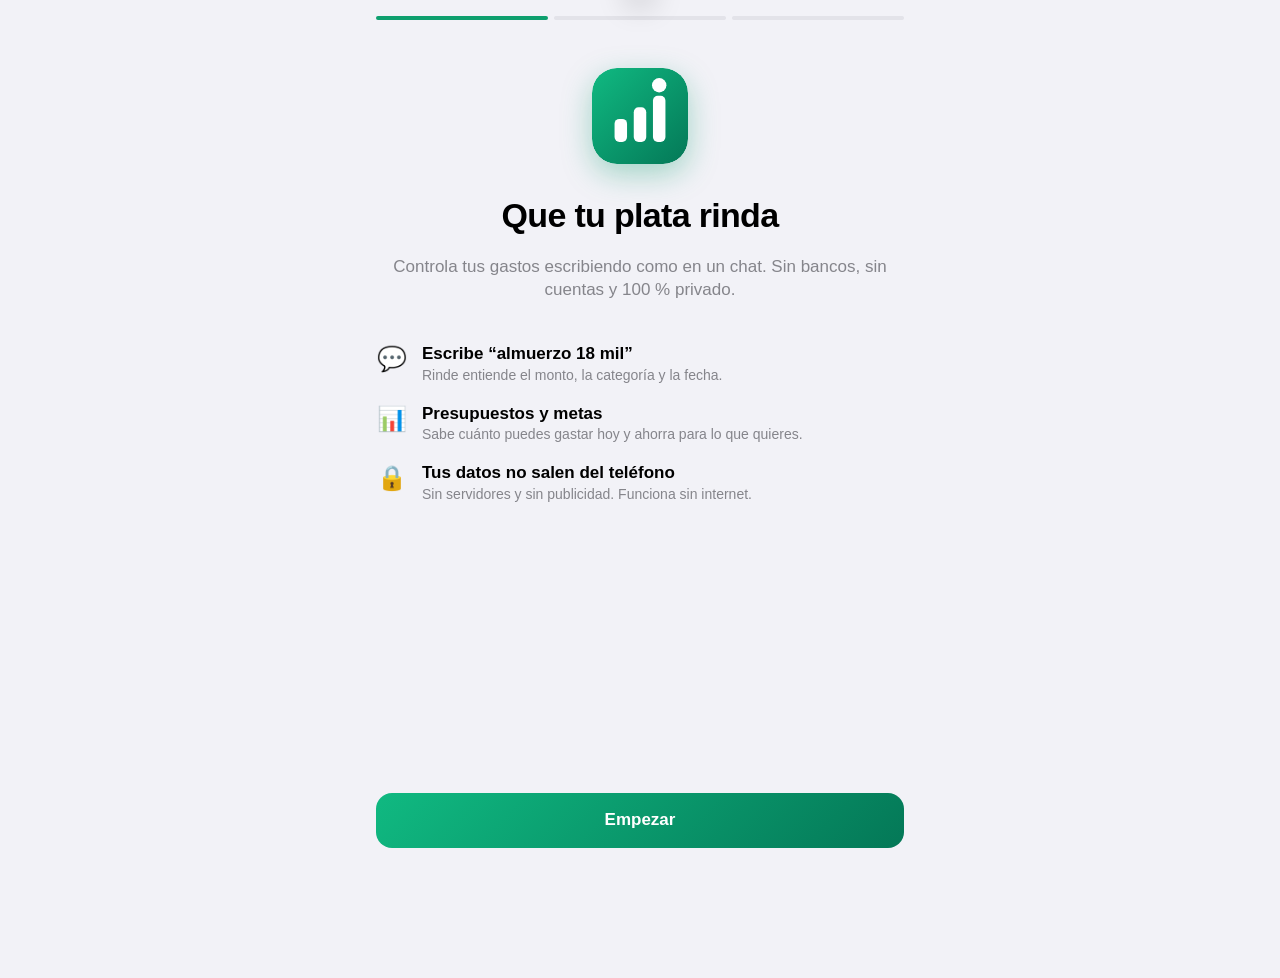
==== commit 1b4080d7: "Revert "Rediseño premium en blanco y negro" This reverts commit 863a367b39e8192410d4571c7454b2971db7" ====
--- a/index.html
+++ b/index.html
@@ -5,24 +5,21 @@
 <meta name="viewport" content="width=device-width, initial-scale=1, viewport-fit=cover">
 <title>Rinde</title>
 <meta name="description" content="Rinde: controla tus gastos escribiendo como en un chat. Presupuestos, metas y 100 % privado.">
-<meta name="theme-color" content="#000000">
+<meta name="theme-color" content="#F2F2F7">
 <meta name="apple-mobile-web-app-capable" content="yes">
 <meta name="mobile-web-app-capable" content="yes">
 <meta name="apple-mobile-web-app-title" content="Rinde">
-<meta name="apple-mobile-web-app-status-bar-style" content="black-translucent">
+<meta name="apple-mobile-web-app-status-bar-style" content="default">
 <meta name="format-detection" content="telephone=no">
 <link rel="manifest" href="manifest.webmanifest">
 <link rel="icon" href="icons/icon-192.png" type="image/png">
 <link rel="apple-touch-icon" href="icons/apple-touch-icon.png">
-<link rel="preconnect" href="https://fonts.googleapis.com">
-<link rel="preconnect" href="https://fonts.gstatic.com" crossorigin>
-<link rel="stylesheet" href="https://fonts.googleapis.com/css2?family=Instrument+Serif:ital@0;1&family=Inter:wght@400;500;600&display=swap">
 <link rel="stylesheet" href="styles.css">
 <script>
-  // Tema antes de pintar: negro por defecto; blanco si el usuario lo eligió.
+  // Tema antes de pintar, para evitar el destello blanco en modo oscuro.
   try {
-    const t = (JSON.parse(localStorage.getItem('rinde.v1') || '{}').settings || {}).theme || 'dark';
-    if (t === 'light' || (t === 'auto' && matchMedia('(prefers-color-scheme: light)').matches)) document.documentElement.classList.add('light');
+    const t = (JSON.parse(localStorage.getItem('rinde.v1') || '{}').settings || {}).theme || 'auto';
+    if (t === 'dark' || (t === 'auto' && matchMedia('(prefers-color-scheme: dark)').matches)) document.documentElement.classList.add('dark');
   } catch (e) {}
 </script>
 </head>
--- a/styles.css
+++ b/styles.css
@@ -1,366 +1,284 @@
-/* Rinde · diseño monocromo. Negro y blanco; el color solo marca ingresos (verde) y gastos (rojo). */
-
 :root {
-  --bg: #000000;
-  --surface: #0A0A0B;
-  --elev: #121214;
-  --line: #1E1E21;
-  --line-2: #2C2C30;
-  --ink: #F4F4F2;
-  --ink-2: #A3A3A6;
-  --ink-3: #6B6B70;
-  --pos: #34D17A;
-  --neg: #FF5147;
-  --inv-bg: #F4F4F2;
-  --inv-ink: #000000;
-  --glass: rgba(10, 10, 11, .78);
-  --shadow: 0 20px 60px rgba(0, 0, 0, .6);
-  --serif: "Instrument Serif", "Iowan Old Style", "Times New Roman", serif;
-  --sans: "Inter", -apple-system, BlinkMacSystemFont, "Segoe UI", Roboto, sans-serif;
-  --safe-b: env(safe-area-inset-bottom, 0px);
-  --safe-t: env(safe-area-inset-top, 0px);
-  --ease: cubic-bezier(.2, .8, .2, 1);
+  --bg: #F2F2F7; --card: #FFFFFF; --text: #000; --muted: rgba(60, 60, 67, .6); --sep: rgba(60, 60, 67, .16);
+  --fill: rgba(118, 118, 128, .12); --brand: #0E9F6E; --brand-deep: #047857; --brand-soft: rgba(14, 159, 110, .12);
+  --red: #EF4444; --green: #16A34A; --orange: #F97316; --bar: rgba(249, 249, 249, .86);
+  --grad: linear-gradient(135deg, #10B981, #047857); --over: linear-gradient(135deg, #F97316, #DC2626);
+  --r: 20px; --safe-b: env(safe-area-inset-bottom, 0px); --safe-t: env(safe-area-inset-top, 0px);
+  color-scheme: light;
+}
+.dark {
+  --bg: #000; --card: #1C1C1E; --text: #fff; --muted: rgba(235, 235, 245, .6); --sep: rgba(84, 84, 88, .55);
+  --fill: rgba(118, 118, 128, .24); --brand: #34D399; --brand-soft: rgba(52, 211, 153, .16); --bar: rgba(22, 22, 24, .86);
   color-scheme: dark;
 }
-:root.light {
-  --bg: #FAFAF8;
-  --surface: #FFFFFF;
-  --elev: #F1F1EE;
-  --line: #E7E6E2;
-  --line-2: #D6D5D0;
-  --ink: #0B0B0C;
-  --ink-2: #5A5A5E;
-  --ink-3: #9A9A9E;
-  --pos: #16A34A;
-  --neg: #DC2626;
-  --inv-bg: #0B0B0C;
-  --inv-ink: #FAFAF8;
-  --glass: rgba(250, 250, 248, .82);
-  --shadow: 0 20px 60px rgba(0, 0, 0, .12);
-  color-scheme: light;
-}
-
 * { box-sizing: border-box; -webkit-tap-highlight-color: transparent; }
 html { background: var(--bg); }
 body {
-  margin: 0; background: var(--bg); color: var(--ink);
-  font: 400 16px/1.45 var(--sans); letter-spacing: -.005em;
-  -webkit-font-smoothing: antialiased; -moz-osx-font-smoothing: grayscale; overscroll-behavior-y: none;
-  font-feature-settings: "cv11", "ss01";
+  margin: 0; background: var(--bg); color: var(--text);
+  font: 17px/1.35 -apple-system, BlinkMacSystemFont, "SF Pro Text", "Segoe UI", Roboto, sans-serif;
+  -webkit-font-smoothing: antialiased; overscroll-behavior-y: none;
 }
 body.noscroll { overflow: hidden; }
-button, input, select, textarea { font: inherit; color: inherit; letter-spacing: inherit; }
+button, input, select, textarea { font: inherit; color: inherit; }
 button { background: none; border: 0; padding: 0; cursor: pointer; text-align: inherit; }
-button:disabled { opacity: .35; cursor: default; }
-button:focus-visible, input:focus-visible, select:focus-visible, a:focus-visible { outline: 1.5px solid var(--ink); outline-offset: 2px; border-radius: 8px; }
-a { color: inherit; text-decoration: none; }
-h1, h2, h3, h4, p { margin: 0; }
-.ic { width: 20px; height: 20px; flex: none; }
-.ic.sm { width: 16px; height: 16px; }
-.ic.lg { width: 24px; height: 24px; }
-.emoji { font-size: 18px; line-height: 1; }
-.num { font-variant-numeric: tabular-nums; white-space: nowrap; }
-.dim { color: var(--ink-2); } .faint { color: var(--ink-3); }
-.pos { color: var(--pos); } .neg { color: var(--neg); }
-.grow { flex: 1; min-width: 0; }
-.row-flex { display: flex; align-items: center; gap: 12px; }
-.between { display: flex; align-items: center; justify-content: space-between; gap: 12px; }
-.center { text-align: center; }
-.mt-s { margin-top: 8px; } .mt { margin-top: 16px; } .mt-l { margin-top: 28px; }
-
-/* Etiquetas en versalitas: la voz "de banco privado" de la interfaz */
-.label { font-size: 11px; font-weight: 500; letter-spacing: .16em; text-transform: uppercase; color: var(--ink-3); }
-.serif { font-family: var(--serif); font-weight: 400; letter-spacing: -.01em; }
-.dot { display: inline-block; width: 7px; height: 7px; border-radius: 50%; flex: none; }
-.dot.pos { background: var(--pos); box-shadow: 0 0 10px color-mix(in srgb, var(--pos) 55%, transparent); }
-.dot.neg { background: var(--neg); box-shadow: 0 0 10px color-mix(in srgb, var(--neg) 55%, transparent); }
-
-#app { max-width: 540px; margin: 0 auto; }
-#main { padding: calc(var(--safe-t) + 14px) 20px calc(120px + var(--safe-b)); }
-
-/* ---------------------------------------------------------------- Encabezado */
-.bar { display: flex; align-items: center; justify-content: space-between; height: 44px; margin-bottom: 18px; }
-.wordmark { font-family: var(--serif); font-size: 26px; font-style: italic; letter-spacing: -.01em; }
-.bar-actions { display: flex; gap: 8px; }
-.circle-btn { width: 40px; height: 40px; border-radius: 50%; border: 1px solid var(--line-2); display: grid; place-items: center; color: var(--ink); transition: background .2s var(--ease); }
-.circle-btn:active { background: var(--elev); }
-.circle-btn.sm { width: 34px; height: 34px; }
-.page-title { font-family: var(--serif); font-size: 40px; line-height: 1.05; letter-spacing: -.02em; margin: 4px 0 22px; }
-.hello { color: var(--ink-2); font-size: 15px; margin: -8px 0 22px; }
-
-/* ---------------------------------------------------------------- Héroe (disponible) */
-.hero { padding: 6px 0 26px; }
-.hero-top { display: flex; align-items: center; justify-content: space-between; gap: 12px; }
-.switch-text { display: flex; gap: 14px; }
-.switch-text button { font-size: 12px; font-weight: 500; color: var(--ink-3); padding: 4px 0; border-bottom: 1px solid transparent; transition: color .2s, border-color .2s; }
-.switch-text button.on { color: var(--ink); border-color: var(--ink); }
-.hero-amount { font-family: var(--serif); font-size: clamp(52px, 16vw, 72px); line-height: 1; letter-spacing: -.03em; margin: 18px 0 10px; font-variant-numeric: tabular-nums; }
-.hero-amount.neg { color: var(--neg); }
-.hero-sub { color: var(--ink-2); font-size: 14px; }
-.meter { height: 2px; background: var(--line-2); border-radius: 2px; overflow: hidden; margin: 22px 0 10px; }
-.meter i { display: block; height: 100%; background: var(--ink); border-radius: 2px; transition: width .7s var(--ease); }
-.meter i.warn { background: var(--neg); }
-.meter-legend { display: flex; justify-content: space-between; font-size: 12px; color: var(--ink-3); }
-.meter-legend b { color: var(--ink-2); font-weight: 500; }
-.ghost-btn { display: inline-flex; align-items: center; gap: 8px; margin-top: 18px; font-size: 14px; font-weight: 500; padding: 10px 16px; border: 1px solid var(--line-2); border-radius: 99px; }
-
-/* ---------------------------------------------------------------- Barra de comando */
-.command { display: flex; align-items: center; gap: 12px; width: 100%; padding: 14px 16px; border: 1px solid var(--line-2); border-radius: 16px; background: var(--surface); color: var(--ink-3); font-size: 15px; transition: border-color .2s; }
-.command:active { border-color: var(--ink-3); }
-.command .plus { width: 28px; height: 28px; border-radius: 50%; background: var(--inv-bg); color: var(--inv-ink); display: grid; place-items: center; }
-.command .plus .ic { width: 16px; height: 16px; stroke-width: 2; }
-.command span.grow { text-align: left; }
-.kbd { font-size: 11px; border: 1px solid var(--line-2); border-radius: 6px; padding: 2px 6px; color: var(--ink-3); }
-
-/* ---------------------------------------------------------------- Cifras */
-.stats { display: grid; grid-template-columns: repeat(3, 1fr); border-top: 1px solid var(--line); border-bottom: 1px solid var(--line); margin: 26px 0 8px; }
-.stat { padding: 16px 0 16px 12px; min-width: 0; }
-.stat:first-child { padding-left: 0; }
-.stat + .stat { border-left: 1px solid var(--line); }
-.stat .label { display: flex; align-items: center; gap: 7px; }
-.stat b { display: block; margin-top: 8px; font-size: 15.5px; font-weight: 500; font-variant-numeric: tabular-nums; white-space: nowrap; overflow: hidden; text-overflow: ellipsis; }
-.stat b.long { font-size: 13.5px; letter-spacing: -.02em; }
-.stat b.xl { font-size: 12px; letter-spacing: -.02em; }
-
-/* ---------------------------------------------------------------- Bloques */
-.block { padding: 26px 0 6px; border-bottom: 1px solid var(--line); }
-.block:last-child { border-bottom: 0; }
-.block-h { display: flex; align-items: center; justify-content: space-between; margin-bottom: 16px; }
-.link { font-size: 13px; color: var(--ink-2); display: inline-flex; align-items: center; gap: 4px; }
-.link .ic { width: 14px; height: 14px; }
-.panel { background: var(--surface); border: 1px solid var(--line); border-radius: 20px; padding: 18px; margin-bottom: 14px; }
-.panel.tight { padding: 6px 18px; }
-.panel.flush { padding: 0 18px; }
-.notice { display: flex; align-items: flex-start; gap: 14px; padding: 16px 18px; border: 1px solid var(--line-2); border-radius: 18px; margin-bottom: 22px; width: 100%; text-align: left; }
-.notice b { display: block; font-weight: 600; font-size: 15px; }
-.notice p { color: var(--ink-2); font-size: 13.5px; margin-top: 3px; }
-.notice .close { margin-left: auto; color: var(--ink-3); }
-.empty { text-align: center; padding: 42px 12px; color: var(--ink-2); }
-.empty .serif { font-size: 28px; color: var(--ink); margin: 14px 0 6px; }
-.empty .ic { width: 28px; height: 28px; color: var(--ink-3); }
-
-/* ---------------------------------------------------------------- Listas */
-.rows > * + * { border-top: 1px solid var(--line); }
-.item { display: flex; align-items: center; gap: 14px; width: 100%; padding: 14px 0; text-align: left; }
-.item .t { display: block; font-size: 15.5px; font-weight: 500; white-space: nowrap; overflow: hidden; text-overflow: ellipsis; }
-.item .s { display: block; font-size: 13px; color: var(--ink-3); margin-top: 2px; white-space: nowrap; overflow: hidden; text-overflow: ellipsis; }
-.item .s em { font-style: normal; color: var(--ink-2); }
-.amt { display: flex; flex-direction: column; align-items: flex-end; gap: 3px; white-space: nowrap; }
-.amt-v { display: flex; align-items: center; gap: 8px; font-size: 15.5px; font-weight: 500; font-variant-numeric: tabular-nums; }
-.amt small { font-size: 12px; color: var(--ink-3); }
-.cat-ic { display: inline-grid; place-items: center; flex: none; border-radius: 50%; border: 1px solid var(--line-2); color: var(--ink); }
-.cat-ic .ic { width: 45%; height: 45%; }
-.day-h { display: flex; justify-content: space-between; align-items: baseline; padding: 22px 0 4px; }
-.day-h span:last-child { font-size: 12px; color: var(--ink-3); font-variant-numeric: tabular-nums; }
-
-/* ---------------------------------------------------------------- Dona y gráficas */
+button:disabled { opacity: .4; cursor: default; }
+a { color: var(--brand); text-decoration: none; }
+small { font-size: 13px; }
+h1, h2, h3, h4 { margin: 0; }
+h3 { font-size: 17px; }
+.ic { width: 22px; height: 22px; flex: none; }
+.ic.big { width: 28px; height: 28px; }
+.ic.inline { width: 17px; height: 17px; vertical-align: -3px; }
+.muted { color: var(--muted); } .small { font-size: 14px; } .tiny { font-size: 12px; margin: 6px 0 0; }
+.b { font-weight: 600; } .bold { font-weight: 600; } .block { display: block; }
+.brand { color: var(--brand); } .red { color: var(--red); } .green { color: var(--green); } .orange { color: var(--orange); }
+.grow { flex: 1; min-width: 0; } .right { text-align: right; } .center { display: flex; justify-content: center; margin: 8px 0; }
+.center-text { text-align: center; } .mt { margin-top: 12px; } .spacer { flex: 1; min-height: 24px; }
+.pad-x { display: block; padding: 18px 18px 6px; }
+
+#app { max-width: 560px; margin: 0 auto; }
+#main { padding: calc(var(--safe-t) + 8px) 16px calc(110px + var(--safe-b)); }
+
+/* ---------- Encabezados */
+.top { padding: 6px 4px 14px; }
+.top h1 { font-size: 34px; font-weight: 700; letter-spacing: -.02em; line-height: 1.1; }
+.top-actions { display: flex; justify-content: flex-end; gap: 4px; min-height: 40px; }
+.icon-btn { width: 40px; height: 40px; border-radius: 20px; display: grid; place-items: center; color: var(--brand); }
+.icon-btn:active { background: var(--fill); }
+.icon-btn.sm { width: 32px; height: 32px; color: var(--muted); }
+.link { color: var(--brand); font-size: 16px; }
+.link.small { font-size: 13px; display: block; margin: 2px auto 0; }
+
+/* ---------- Tarjetas */
+.card { display: block; width: 100%; background: var(--card); border-radius: var(--r); padding: 16px; margin-bottom: 14px; }
+.card h3 { margin-bottom: 10px; }
+.card.pad-s { padding: 6px 8px; }
+.card.block { text-align: left; }
+.sec-title { display: flex; align-items: center; justify-content: space-between; margin-bottom: 10px; }
+.sec-title h3 { margin: 0; }
+.split { display: flex; align-items: center; justify-content: space-between; gap: 10px; }
+.split h3 { margin: 0; }
+.row-card { display: flex; align-items: center; gap: 12px; text-align: left; }
+.row-card small { display: block; color: var(--muted); }
+.row { display: flex; align-items: center; gap: 12px; width: 100%; padding: 9px 0; text-align: left; }
+.row b, .row small { display: block; overflow: hidden; text-overflow: ellipsis; white-space: nowrap; }
+.row small { color: var(--muted); margin-top: 1px; }
+.row small em { color: var(--brand); font-style: normal; }
+.row.link { color: var(--brand); } .row.red { color: var(--red); } .row.dim { opacity: .55; }
+.list .row + .row { border-top: .5px solid var(--sep); }
+.card.list { padding-top: 6px; padding-bottom: 6px; }
+.amt { text-align: right; font-weight: 600; white-space: nowrap; font-variant-numeric: tabular-nums; }
+.amt small { display: block; font-weight: 400; color: var(--muted); }
+.big-num { font-size: 26px; font-weight: 700; letter-spacing: -.01em; margin: 4px 0 8px; font-variant-numeric: tabular-nums; }
+.big-num small { font-size: 17px; font-weight: 600; }
+.badge { font-size: 12px; font-weight: 600; padding: 5px 9px; border-radius: 99px; background: var(--fill); }
+.badge.red { background: rgba(239, 68, 68, .12); } .badge.green { background: rgba(22, 163, 74, .12); }
+.empty { display: grid; justify-items: center; gap: 4px; padding: 36px 16px; color: var(--muted); text-align: center; }
+.empty b { color: var(--text); }
+.add-btn { text-align: center; color: var(--brand); font-weight: 600; }
+.danger-btn { text-align: center; color: var(--red); display: flex; gap: 8px; justify-content: center; align-items: center; }
+.emoji-big { font-size: 44px; }
+.pct-big { font-size: 20px; }
+
+/* ---------- Íconos de categoría y logo */
+.cat-ic { display: inline-grid; place-items: center; flex: none; border-radius: 50%; background: color-mix(in srgb, var(--c) 18%, transparent); line-height: 1; }
+.logo { display: inline-block; border-radius: 26%; box-shadow: 0 10px 30px rgba(14, 159, 110, .35); }
+
+/* ---------- Tarjeta disponible */
+.safe { background: var(--grad); color: #fff; border-radius: 24px; padding: 20px; margin-bottom: 14px; box-shadow: 0 12px 30px rgba(14, 159, 110, .25); }
+.safe.over { background: var(--over); box-shadow: 0 12px 30px rgba(220, 38, 38, .25); }
+.safe-top { display: flex; justify-content: space-between; align-items: center; font-weight: 600; font-size: 15px; gap: 8px; }
+.pill { font-size: 12px; background: rgba(255, 255, 255, .2); padding: 4px 10px; border-radius: 99px; white-space: nowrap; }
+.safe-amount { font-size: 42px; font-weight: 700; letter-spacing: -.02em; margin: 8px 0 12px; font-variant-numeric: tabular-nums; }
+.modes { display: flex; gap: 6px; }
+.modes button { font-size: 13px; font-weight: 600; padding: 6px 13px; border-radius: 99px; background: rgba(255, 255, 255, .16); color: #fff; }
+.modes button.on { background: #fff; color: var(--brand-deep); }
+.safe-sub { font-size: 14px; font-weight: 500; opacity: .92; margin: 12px 0; }
+.safe-foot { display: flex; justify-content: space-between; font-size: 12px; font-weight: 500; opacity: .9; margin-top: 6px; }
+.safe-cta { background: rgba(255, 255, 255, .2); color: #fff; font-size: 14px; font-weight: 600; padding: 8px 12px; border-radius: 99px; }
+.bar { height: 8px; border-radius: 99px; background: var(--fill); overflow: hidden; margin: 8px 0 4px; }
+.bar i { display: block; height: 100%; border-radius: 99px; background: var(--brand); transition: width .5s; }
+.bar.light { background: rgba(255, 255, 255, .25); } .bar.light i { background: #fff; }
+.bar.thin { height: 5px; flex: 1; margin: 6px 0; }
+
+.quick { display: flex; align-items: center; gap: 10px; width: 100%; background: var(--card); border-radius: 99px; padding: 8px 8px 8px 16px; margin-bottom: 14px; color: var(--muted); }
+.quick span:nth-child(2) { flex: 1; }
+.quick-mic { width: 34px; height: 34px; border-radius: 50%; background: var(--grad); color: #fff; display: grid; place-items: center; }
+.tiles { display: grid; grid-template-columns: repeat(3, 1fr); gap: 10px; margin-bottom: 14px; }
+.tile { background: var(--card); border-radius: 16px; padding: 12px; min-width: 0; }
+.tile-l { display: flex; align-items: center; gap: 4px; font-size: 12px; font-weight: 600; }
+.tile-l .ic { width: 15px; height: 15px; }
+.tile b.long { font-size: 13px; letter-spacing: -.02em; }
+.tile b { display: block; margin-top: 6px; font-size: 15px; white-space: nowrap; overflow: hidden; text-overflow: ellipsis; font-variant-numeric: tabular-nums; }
+.install { position: relative; border: 1.5px dashed var(--brand); }
+.install .close { position: absolute; right: 10px; top: 10px; color: var(--muted); }
+.install p { margin: 6px 0 0; }
+
+/* ---------- Dona y gráficas */
 .donut { position: relative; flex: none; }
 .donut-center { position: absolute; inset: 0; display: grid; place-content: center; text-align: center; }
-.donut-center b { font-family: var(--serif); font-weight: 400; font-size: 26px; letter-spacing: -.02em; }
-.dist { display: flex; align-items: center; gap: 20px; }
-.legend { list-style: none; margin: 0; padding: 0; flex: 1; min-width: 0; display: grid; gap: 10px; }
-.legend li { display: flex; align-items: center; gap: 9px; font-size: 13.5px; }
-.legend li span { flex: 1; min-width: 0; line-height: 1.25; color: var(--ink-2); }
-.legend li small { font-variant-numeric: tabular-nums; color: var(--ink); }
-.swatch { width: 8px; height: 8px; border-radius: 2px; flex: none; }
-.chart { width: 100%; height: auto; display: block; overflow: visible; }
-.chart .grid { stroke: var(--line); }
-.chart .ylabel, .chart .xlabel { fill: var(--ink-3); font-size: 10px; font-family: var(--sans); }
-.legend-inline { display: flex; gap: 16px; font-size: 12px; color: var(--ink-3); margin-top: 10px; }
-.legend-inline span { display: flex; align-items: center; gap: 6px; }
-.slice { display: flex; align-items: center; gap: 14px; width: 100%; padding: 12px 0; text-align: left; }
-.slice + .slice { border-top: 1px solid var(--line); }
-.slice-meter { height: 2px; background: var(--line-2); border-radius: 2px; margin-top: 8px; overflow: hidden; }
-.slice-meter i { display: block; height: 100%; background: var(--ink); }
-.pct { font-size: 12px; color: var(--ink-3); font-variant-numeric: tabular-nums; }
-.kpi { font-family: var(--serif); font-size: 44px; line-height: 1; letter-spacing: -.02em; font-variant-numeric: tabular-nums; }
-.kpi-row { display: flex; justify-content: space-between; gap: 12px; margin-top: 20px; padding-top: 16px; border-top: 1px solid var(--line); }
-.kpi-row b { display: block; font-weight: 500; font-size: 16px; margin-top: 6px; font-variant-numeric: tabular-nums; }
-.delta { font-size: 12px; font-weight: 500; display: inline-flex; align-items: center; gap: 6px; }
-
-/* ---------------------------------------------------------------- Presupuestos y metas */
-.budget { display: block; width: 100%; padding: 14px 0; text-align: left; }
-.budget + .budget { border-top: 1px solid var(--line); }
-.budget-top { display: flex; align-items: center; gap: 12px; }
-.budget-top .t { font-weight: 500; font-size: 15px; white-space: nowrap; overflow: hidden; text-overflow: ellipsis; }
-.budget-top small { font-size: 12.5px; color: var(--ink-3); white-space: nowrap; font-variant-numeric: tabular-nums; }
-.budget-top small b { color: var(--ink); font-weight: 500; }
-.budget .meter { margin: 12px 0 0; }
-.warn-text { font-size: 12px; color: var(--neg); margin-top: 6px; display: flex; align-items: center; gap: 6px; }
-.ring { position: relative; display: inline-grid; place-items: center; flex: none; color: var(--ink); }
-.ring svg.r { position: absolute; inset: 0; }
-.goal { display: flex; align-items: center; gap: 16px; width: 100%; padding: 16px 0; text-align: left; }
-.goal + .goal { border-top: 1px solid var(--line); }
-.goal .pctv { font-family: var(--serif); font-size: 26px; }
-
-/* ---------------------------------------------------------------- Controles */
-.btn { display: flex; align-items: center; justify-content: center; gap: 8px; width: 100%; padding: 17px; border-radius: 16px; font-size: 16px; font-weight: 600; letter-spacing: -.01em; transition: transform .15s var(--ease), opacity .2s; }
-.btn:active { transform: scale(.985); }
-.btn.primary { background: var(--inv-bg); color: var(--inv-ink); }
-.btn.outline { border: 1px solid var(--line-2); color: var(--ink); }
-.btn.sm { padding: 11px; font-size: 14.5px; border-radius: 12px; }
-.btn.danger { color: var(--neg); border: 1px solid var(--line-2); }
-.mini { font-size: 13px; font-weight: 600; padding: 7px 14px; border-radius: 99px; background: var(--inv-bg); color: var(--inv-ink); }
-.seg { display: flex; border: 1px solid var(--line-2); border-radius: 12px; padding: 3px; margin-bottom: 18px; }
-.seg button { flex: 1; text-align: center; padding: 8px; border-radius: 9px; font-size: 14px; font-weight: 500; color: var(--ink-2); transition: background .2s var(--ease), color .2s; }
-.seg button.on { background: var(--inv-bg); color: var(--inv-ink); }
-.tabs-line { display: flex; gap: 22px; border-bottom: 1px solid var(--line); margin-bottom: 8px; }
-.tabs-line button { padding: 10px 0 12px; font-size: 14.5px; font-weight: 500; color: var(--ink-3); border-bottom: 1.5px solid transparent; margin-bottom: -1px; transition: color .2s; }
-.tabs-line button.on { color: var(--ink); border-color: var(--ink); }
-.chips { display: flex; gap: 8px; overflow-x: auto; scrollbar-width: none; margin: 0 -20px 6px; padding: 2px 20px 8px; }
-.chips::-webkit-scrollbar { display: none; }
-.chips.wrap { flex-wrap: wrap; overflow: visible; margin: 14px 0 0; padding: 0; }
-.chip { flex: none; border: 1px solid var(--line-2); border-radius: 99px; padding: 8px 14px; font-size: 14px; font-weight: 500; color: var(--ink-2); background: none; }
-select.chip { appearance: none; -webkit-appearance: none; }
-.chip.on { background: var(--inv-bg); color: var(--inv-ink); border-color: var(--inv-bg); }
-.chip.sm { padding: 5px 10px; font-size: 12.5px; }
-.chip.freq { display: flex; align-items: center; gap: 10px; text-align: left; padding: 7px 14px 7px 7px; }
-.chip.freq span { display: grid; } .chip.freq b { font-weight: 500; color: var(--ink); } .chip.freq small { font-size: 12px; color: var(--ink-3); }
-.search { display: flex; align-items: center; gap: 10px; border: 1px solid var(--line-2); border-radius: 14px; padding: 11px 14px; margin-bottom: 16px; color: var(--ink-3); }
-.search input { flex: 1; border: 0; background: none; outline: none; color: var(--ink); font-size: 16px; min-width: 0; }
-.search input::placeholder { color: var(--ink-3); }
-.pnav { display: flex; align-items: center; justify-content: space-between; margin-bottom: 18px; }
-.pnav .t { font-family: var(--serif); font-size: 24px; letter-spacing: -.01em; text-align: center; }
-.pnav .today { display: block; font-size: 12px; color: var(--ink-3); margin: 2px auto 0; text-decoration: underline; text-underline-offset: 3px; }
-
-/* Formularios */
-.form { background: var(--surface); border: 1px solid var(--line); border-radius: 18px; padding: 0 16px; margin-bottom: 12px; }
-.frow { display: flex; align-items: center; gap: 12px; width: 100%; min-height: 54px; padding: 8px 0; text-align: left; font-size: 15.5px; }
-.form .frow + .frow { border-top: 1px solid var(--line); }
-.frow input:not([type=checkbox]), .frow select { flex: 1; border: 0; outline: none; background: none; font-size: 16px; min-width: 0; color: var(--ink); }
-.frow input::placeholder { color: var(--ink-3); }
-.frow select { appearance: none; -webkit-appearance: none; flex: none; max-width: 55%; text-align: right; direction: rtl; color: var(--ink-2); }
+.donut-center small { color: var(--muted); }
+.donut-center b { font-size: 20px; }
+.donut-row { display: flex; align-items: center; gap: 16px; }
+.legend { list-style: none; padding: 0; margin: 0; flex: 1; min-width: 0; display: grid; gap: 8px; }
+.legend li { display: flex; align-items: center; gap: 6px; font-size: 13px; }
+.legend li span { flex: 1; overflow: hidden; white-space: nowrap; text-overflow: ellipsis; }
+.legend i, .legend-inline i { width: 8px; height: 8px; border-radius: 50%; flex: none; display: inline-block; }
+.legend-inline { display: flex; gap: 14px; font-size: 13px; color: var(--muted); margin-top: 4px; }
+.legend-inline span { display: flex; align-items: center; gap: 5px; }
+.chart { width: 100%; height: auto; display: block; margin-top: 6px; overflow: visible; }
+.chart .grid { stroke: var(--sep); stroke-dasharray: 2 3; }
+.chart .ylabel, .chart .xlabel { fill: var(--muted); font-size: 10px; }
+.slice { display: flex; gap: 12px; align-items: center; width: 100%; padding: 8px 0; text-align: left; }
+.slice .grow > .split { display: flex; }
+.pct { width: 38px; text-align: right; }
+.row-s { padding: 6px 0; }
+
+/* ---------- Presupuestos, metas */
+.budget { display: block; width: 100%; padding: 8px 0; text-align: left; }
+.budget-top { display: flex; align-items: center; gap: 10px; }
+.budget-top b { white-space: nowrap; overflow: hidden; text-overflow: ellipsis; }
+.budget-top small { white-space: nowrap; color: var(--muted); }
+.budget-top small b { color: var(--text); display: inline; }
+.ring { position: relative; display: inline-grid; place-items: center; flex: none; }
+.ring svg { position: absolute; inset: 0; }
+.two { display: grid; grid-template-columns: 1fr 1fr; gap: 10px; margin-top: 14px; }
+
+/* ---------- Controles */
+.primary { display: block; width: 100%; background: var(--grad); color: #fff; font-weight: 600; text-align: center; padding: 16px; border-radius: 16px; font-size: 17px; }
+.primary.sm, .secondary.sm { padding: 10px; font-size: 15px; border-radius: 12px; }
+.secondary { display: block; width: 100%; background: var(--brand-soft); color: var(--brand); font-weight: 600; text-align: center; padding: 16px; border-radius: 16px; }
+.mini { background: var(--grad); color: #fff; font-size: 14px; font-weight: 600; padding: 6px 12px; border-radius: 99px; }
+.seg { display: flex; background: var(--fill); border-radius: 10px; padding: 2px; margin-bottom: 14px; }
+.seg button { flex: 1; text-align: center; padding: 7px; border-radius: 8px; font-size: 14px; font-weight: 500; }
+.seg button.on { background: var(--card); box-shadow: 0 1px 4px rgba(0, 0, 0, .12); font-weight: 600; }
+.seg.big button { padding: 9px; font-size: 15px; }
+.chips { display: flex; flex-wrap: wrap; gap: 8px; margin: 10px 0 14px; }
+.chips.scroll { flex-wrap: nowrap; overflow-x: auto; scrollbar-width: none; margin: 0 -16px 14px; padding: 0 16px; }
+.chips.scroll::-webkit-scrollbar { display: none; }
+.chip { flex: none; background: var(--card); border-radius: 99px; padding: 8px 14px; font-size: 15px; font-weight: 500; border: 0; }
+select.chip { appearance: none; -webkit-appearance: none; padding-right: 14px; }
+.chip.on { background: var(--brand); color: #fff; }
+.chip.brand { background: var(--brand-soft); color: var(--brand-deep); }
+.dark .chip.brand { color: var(--brand); }
+.chip.sm { padding: 5px 10px; font-size: 13px; background: var(--fill); }
+.chip.freq { display: flex; align-items: center; gap: 8px; text-align: left; }
+.chip.freq span { display: grid; } .chip.freq small { color: var(--muted); font-weight: 400; }
+.search { display: flex; align-items: center; gap: 8px; background: var(--fill); border-radius: 12px; padding: 9px 12px; margin-bottom: 14px; color: var(--muted); }
+.search input { flex: 1; border: 0; background: none; outline: none; color: var(--text); font-size: 17px; min-width: 0; }
+.field { display: block; width: 100%; background: var(--card); border: 0; border-radius: 14px; padding: 14px; font-size: 17px; outline: none; margin-bottom: 18px; }
+.field-label { display: block; font-weight: 600; margin: 6px 0 8px; }
+.amount-field { display: flex; align-items: center; gap: 8px; }
+.amount-field span { color: var(--muted); }
+.amount-field input { flex: 1; border: 0; outline: none; background: none; font-size: 17px; text-align: right; min-width: 0; }
+.inline-amount { display: flex; align-items: center; gap: 6px; }
+.inline-amount span { color: var(--muted); }
+.inline-amount input { width: 140px; border: 0; outline: none; background: none; text-align: right; font-size: 17px; }
+.form { padding: 2px 16px; }
+.frow { display: flex; align-items: center; gap: 12px; width: 100%; min-height: 50px; padding: 6px 0; text-align: left; }
+.form .frow + .frow { border-top: .5px solid var(--sep); }
+.frow input:not([type=checkbox]), .frow select { flex: 1; border: 0; outline: none; background: none; font-size: 17px; min-width: 0; }
+.frow select { appearance: none; -webkit-appearance: none; flex: none; max-width: 55%; text-align: right; color: var(--muted); direction: rtl; }
 .frow input.right { text-align: right; }
-.frow.neg { color: var(--neg); }
-.frow .sub { display: block; font-size: 12px; color: var(--ink-3); }
-.form-note { font-size: 12.5px; color: var(--ink-3); margin: -2px 6px 20px; line-height: 1.5; }
-.form-label { display: block; margin: 22px 6px 10px; }
-.inline-amount { display: flex; align-items: baseline; gap: 6px; }
-.inline-amount span { color: var(--ink-3); }
-.inline-amount input { width: 150px; text-align: right; border: 0; background: none; outline: none; font-size: 16px; font-variant-numeric: tabular-nums; color: var(--ink); }
-.switch { appearance: none; -webkit-appearance: none; width: 46px; height: 28px; border-radius: 99px; background: var(--line-2); position: relative; flex: none; margin: 0; transition: background .25s var(--ease); cursor: pointer; }
-.switch::after { content: ""; position: absolute; top: 3px; left: 3px; width: 22px; height: 22px; border-radius: 50%; background: var(--ink-2); transition: transform .25s var(--ease), background .25s; }
-.switch:checked { background: var(--inv-bg); }
-.switch:checked::after { transform: translateX(18px); background: var(--inv-ink); }
-.icon-grid { display: grid; grid-template-columns: repeat(6, 1fr); gap: 8px; }
-.icon-grid button { aspect-ratio: 1; border-radius: 50%; border: 1px solid var(--line); display: grid; place-items: center; color: var(--ink-2); }
-.icon-grid button.on { background: var(--inv-bg); color: var(--inv-ink); border-color: var(--inv-bg); }
-
-/* Campos de la bienvenida */
-.uline { display: block; margin-top: 26px; }
-.uline input { display: block; width: 100%; border: 0; border-bottom: 1px solid var(--line-2); background: none; outline: none; font-size: 22px; padding: 10px 0; color: var(--ink); }
-.uline input:focus { border-color: var(--ink); }
-.uline.money { display: flex; align-items: baseline; gap: 8px; border-bottom: 1px solid var(--line-2); margin-top: 10px; }
-.uline.money span { font-family: var(--serif); font-size: 32px; color: var(--ink-3); }
-.uline.money input { border: 0; font-family: var(--serif); font-size: 44px; padding: 6px 0; font-variant-numeric: tabular-nums; }
-
-/* ---------------------------------------------------------------- Registrar */
-.composer { border: 1px solid var(--line-2); border-radius: 20px; padding: 16px 16px 12px; background: var(--surface); margin-bottom: 14px; }
-#smart { display: block; width: 100%; border: 0; outline: none; background: none; resize: none; font-size: 20px; line-height: 1.35; overflow: hidden; color: var(--ink); padding: 0; margin: 10px 0 14px; }
-#smart::placeholder { color: var(--ink-3); }
-.composer-actions { display: flex; align-items: center; gap: 8px; }
-.tool { display: inline-flex; align-items: center; gap: 7px; font-size: 13.5px; font-weight: 500; color: var(--ink-2); padding: 7px 12px; border: 1px solid var(--line-2); border-radius: 99px; cursor: pointer; }
-.tool .ic { width: 16px; height: 16px; }
-.tool.rec { color: var(--neg); border-color: var(--neg); animation: breathe 1.2s ease-in-out infinite; }
-@keyframes breathe { 50% { opacity: .55; } }
-.understood { display: flex; flex-wrap: wrap; align-items: center; gap: 6px; margin-top: 14px; padding-top: 12px; border-top: 1px solid var(--line); }
-.understood .chip { color: var(--ink); }
-.amount-entry { display: flex; align-items: baseline; gap: 8px; margin: 10px 0 2px; }
-.amount-entry span { font-family: var(--serif); font-size: 34px; color: var(--ink-3); }
-.amount-entry input { flex: 1; min-width: 0; border: 0; outline: none; background: none; font-family: var(--serif); font-size: 58px; line-height: 1.05; letter-spacing: -.03em; color: var(--ink); font-variant-numeric: tabular-nums; }
-.amount-entry input::placeholder { color: var(--line-2); }
-.kind-line { display: flex; align-items: center; gap: 8px; font-size: 13px; color: var(--ink-2); }
-.rate { display: flex; align-items: center; gap: 8px; font-size: 13.5px; color: var(--ink-2); flex-wrap: wrap; margin-top: 12px; }
-.rate input { width: 96px; border: 1px solid var(--line-2); background: none; border-radius: 10px; padding: 6px 10px; outline: none; color: var(--ink); }
-.cat-grid { display: grid; grid-template-columns: repeat(4, 1fr); gap: 16px 8px; }
-.cat { display: grid; justify-items: center; gap: 8px; text-align: center; }
-.cat .cat-ic { width: 52px; height: 52px; transition: background .2s var(--ease), color .2s, transform .2s var(--ease); }
-.cat.on .cat-ic { background: var(--inv-bg); color: var(--inv-ink); border-color: var(--inv-bg); transform: scale(1.04); }
-.cat small { font-size: 11.5px; line-height: 1.25; color: var(--ink-3); display: -webkit-box; -webkit-line-clamp: 2; -webkit-box-orient: vertical; overflow: hidden; min-height: 29px; }
-.cat.on small { color: var(--ink); }
-
-/* ---------------------------------------------------------------- Barra de pestañas */
+.frow input[type=date] { text-align: left; min-height: 30px; }
+.frow.red { color: var(--red); }
+.foot-note { font-size: 13px; color: var(--muted); margin: -6px 16px 18px; }
+.switch { appearance: none; -webkit-appearance: none; width: 51px; height: 31px; border-radius: 99px; background: var(--fill); position: relative; transition: background .2s; flex: none; margin: 0; }
+.switch::after { content: ""; position: absolute; top: 2px; left: 2px; width: 27px; height: 27px; border-radius: 50%; background: #fff; box-shadow: 0 2px 6px rgba(0, 0, 0, .2); transition: transform .2s; }
+.switch:checked { background: var(--brand); }
+.switch:checked::after { transform: translateX(20px); }
+.emoji-grid { display: grid; grid-template-columns: repeat(8, 1fr); gap: 6px; }
+.emoji-grid button { font-size: 24px; aspect-ratio: 1; border-radius: 12px; display: grid; place-items: center; }
+.emoji-grid button.on { background: var(--brand-soft); outline: 2px solid var(--brand); }
+.color-grid { display: grid; grid-template-columns: repeat(8, 1fr); gap: 10px; }
+.color-grid button { aspect-ratio: 1; border-radius: 50%; }
+.color-grid button.on { outline: 3px solid var(--text); outline-offset: 2px; }
+
+/* ---------- Periodos y listas */
+.pnav { display: flex; align-items: center; justify-content: space-between; text-align: center; }
+.day { display: flex; justify-content: space-between; font-size: 13px; font-weight: 600; color: var(--muted); padding: 10px 16px 6px; }
+
+/* ---------- Registrar */
+.smart-top { display: flex; align-items: center; gap: 6px; font-size: 13px; font-weight: 600; color: var(--muted); }
+.smart-top .ic { width: 18px; height: 18px; }
+#smart { display: block; width: 100%; border: 0; outline: none; background: none; resize: none; font-size: 20px; margin: 10px 0 12px; overflow: hidden; line-height: 1.3; }
+.smart-actions { display: flex; align-items: center; gap: 8px; }
+.pill-btn { display: inline-flex; align-items: center; gap: 6px; background: var(--brand-soft); color: var(--brand); font-weight: 600; font-size: 15px; padding: 8px 14px; border-radius: 99px; cursor: pointer; }
+.pill-btn .ic { width: 18px; height: 18px; }
+.pill-btn.rec { background: var(--red); color: #fff; animation: pulse 1s infinite; }
+@keyframes pulse { 50% { opacity: .75; } }
+.clear { color: var(--muted); width: 30px; height: 30px; display: grid; place-items: center; }
+.understood { display: flex; flex-wrap: wrap; align-items: center; gap: 6px; margin-top: 12px; }
+.amount-big { display: flex; align-items: baseline; gap: 6px; margin-top: 6px; }
+.amount-big span { font-size: 30px; font-weight: 600; color: var(--muted); }
+.amount-big input { flex: 1; min-width: 0; border: 0; outline: none; background: none; font-size: 44px; font-weight: 700; letter-spacing: -.02em; font-variant-numeric: tabular-nums; }
+.amount-big.green input { color: var(--green); }
+.rate { display: flex; align-items: center; gap: 6px; font-size: 14px; margin-top: 8px; flex-wrap: wrap; }
+.rate input { width: 90px; border: 0; background: var(--fill); border-radius: 8px; padding: 5px 8px; outline: none; }
+.cat-grid { display: grid; grid-template-columns: repeat(4, 1fr); gap: 10px 6px; margin-top: 10px; }
+.cat { display: grid; justify-items: center; gap: 6px; text-align: center; }
+.cat-dot { width: 46px; height: 46px; border-radius: 50%; display: grid; place-items: center; font-size: 22px; background: color-mix(in srgb, var(--c) 16%, transparent); transition: transform .15s; }
+.cat-dot.more { background: var(--fill); font-size: 13px; color: var(--muted); }
+.cat.on .cat-dot { background: var(--c); transform: scale(1.06); box-shadow: 0 4px 12px color-mix(in srgb, var(--c) 45%, transparent); }
+.cat small { font-size: 11px; line-height: 1.2; color: var(--muted); display: -webkit-box; -webkit-line-clamp: 2; -webkit-box-orient: vertical; overflow: hidden; min-height: 26px; }
+.cat.on small { color: var(--text); font-weight: 600; }
+
+/* ---------- Barra de pestañas */
 #tabbar[hidden] { display: none; }
-#tabbar { position: fixed; left: 50%; transform: translateX(-50%); bottom: calc(12px + var(--safe-b)); width: min(calc(100% - 28px), 500px); z-index: 10;
-  display: flex; align-items: center; padding: 8px 10px; border-radius: 26px; background: var(--glass); border: 1px solid var(--line-2);
-  -webkit-backdrop-filter: blur(24px) saturate(160%); backdrop-filter: blur(24px) saturate(160%); box-shadow: var(--shadow); }
-.tab { flex: 1; display: grid; justify-items: center; gap: 4px; padding: 6px 0 2px; font-size: 10.5px; font-weight: 500; color: var(--ink-3); letter-spacing: .01em; transition: color .2s; }
-.tab .ic { width: 22px; height: 22px; }
-.tab.on { color: var(--ink); }
-.tab i { width: 4px; height: 4px; border-radius: 50%; background: transparent; }
-.tab.on i { background: var(--ink); }
-.tab.add { flex: none; width: 58px; }
-.tab.add .fab { width: 46px; height: 46px; border-radius: 50%; background: var(--inv-bg); color: var(--inv-ink); display: grid; place-items: center; }
-.tab.add .ic { width: 22px; height: 22px; stroke-width: 2; }
-
-/* ---------------------------------------------------------------- Hojas */
+#tabbar { position: fixed; left: 50%; transform: translateX(-50%); bottom: calc(10px + var(--safe-b)); width: min(calc(100% - 24px), 520px);
+  display: flex; background: var(--bar); backdrop-filter: saturate(180%) blur(20px); -webkit-backdrop-filter: saturate(180%) blur(20px);
+  border-radius: 30px; padding: 6px; box-shadow: 0 8px 30px rgba(0, 0, 0, .12); z-index: 10; }
+.tab { flex: 1; display: grid; justify-items: center; gap: 2px; padding: 6px 0; border-radius: 22px; font-size: 11px; font-weight: 500; color: var(--text); }
+.tab .ic { width: 24px; height: 24px; }
+.tab.on { color: var(--brand); background: var(--fill); }
+.tab.add .add-dot { width: 26px; height: 26px; border-radius: 50%; background: var(--text); color: var(--bg); display: grid; place-items: center; }
+.tab.add .ic { width: 18px; height: 18px; stroke-width: 2.6; }
+
+/* ---------- Hojas */
 .sheet-wrap { position: fixed; inset: 0; z-index: 20; }
-.backdrop { position: absolute; inset: 0; background: rgba(0, 0, 0, .55); opacity: 0; transition: opacity .3s; -webkit-backdrop-filter: blur(2px); backdrop-filter: blur(2px); }
-.sheet { position: absolute; left: 50%; bottom: 0; width: 100%; max-width: 540px; height: calc(100% - var(--safe-t) - 10px);
-  background: var(--bg); border: 1px solid var(--line-2); border-bottom: 0; border-radius: 26px 26px 0 0; display: flex; flex-direction: column;
-  transform: translate(-50%, 100%); transition: transform .38s var(--ease); }
-.sheet::before { content: ""; position: absolute; top: 8px; left: 50%; width: 38px; height: 4px; margin-left: -19px; border-radius: 99px; background: var(--line-2); }
+.backdrop { position: absolute; inset: 0; background: rgba(0, 0, 0, .3); opacity: 0; transition: opacity .28s; }
+.sheet { position: absolute; left: 50%; bottom: 0; width: 100%; max-width: 560px; height: calc(100% - var(--safe-t) - 12px);
+  background: var(--bg); border-radius: 14px 14px 0 0; display: flex; flex-direction: column;
+  transform: translate(-50%, 100%); transition: transform .32s cubic-bezier(.2, .9, .25, 1); }
 .sheet-wrap.open .backdrop { opacity: 1; }
 .sheet-wrap.open .sheet { transform: translate(-50%, 0); }
-.sh-head { display: grid; grid-template-columns: 1fr auto 1fr; align-items: center; gap: 8px; padding: 22px 20px 12px; }
+.sh-head { display: grid; grid-template-columns: 1fr auto 1fr; align-items: center; padding: 14px 16px 10px; gap: 8px; }
 .sh-head > :first-child { justify-self: start; } .sh-head > :last-child { justify-self: end; }
-.sh-head h3 { font-size: 15px; font-weight: 600; text-align: center; white-space: nowrap; overflow: hidden; text-overflow: ellipsis; }
-.sh-btn { font-size: 15px; color: var(--ink-2); }
-.sh-btn.strong { color: var(--ink); font-weight: 600; }
-.sh-body { flex: 1; overflow-y: auto; -webkit-overflow-scrolling: touch; padding: 6px 20px calc(28px + var(--safe-b)); }
-.sh-foot { padding: 12px 20px calc(12px + var(--safe-b)); border-top: 1px solid var(--line); background: var(--glass); -webkit-backdrop-filter: blur(20px); backdrop-filter: blur(20px); }
-.sheet-hero { padding: 8px 0 22px; text-align: center; }
-.sheet-hero .kpi { margin-top: 16px; }
-.two { display: grid; grid-template-columns: 1fr 1fr; gap: 10px; margin-top: 22px; }
-.steps-list li { padding: 12px 0; border-top: 1px solid var(--line); color: var(--ink-2); list-style: none; }
-.steps-list li b { color: var(--ink); font-weight: 600; }
-.steps-list { padding: 0; margin: 0; }
-
-/* ---------------------------------------------------------------- Bienvenida */
-.onb { min-height: calc(100dvh - var(--safe-t) - 30px); display: flex; flex-direction: column; padding-bottom: calc(18px + var(--safe-b)); }
-.onb-top { display: flex; align-items: center; justify-content: space-between; height: 44px; }
-.progress { display: flex; gap: 6px; }
-.progress i { width: 18px; height: 2px; background: var(--line-2); border-radius: 2px; }
-.progress i.on { background: var(--ink); }
-.onb h1 { font-family: var(--serif); font-weight: 400; font-size: clamp(48px, 15vw, 64px); line-height: .98; letter-spacing: -.03em; margin: 64px 0 18px; }
-.onb h1 em { font-style: italic; color: var(--ink-2); }
-.onb h2 { font-family: var(--serif); font-weight: 400; font-size: 38px; line-height: 1.05; letter-spacing: -.02em; margin: 40px 0 10px; }
-.onb .lead { color: var(--ink-2); font-size: 16px; max-width: 34ch; }
-.points { list-style: none; padding: 0; margin: 40px 0 auto; }
-.points li { display: grid; grid-template-columns: 34px 1fr; gap: 6px; padding: 16px 0; border-top: 1px solid var(--line); }
-.points li:last-child { border-bottom: 1px solid var(--line); }
-.points li > span { font-size: 12px; color: var(--ink-3); padding-top: 3px; font-variant-numeric: tabular-nums; }
-.points b { font-weight: 500; display: block; }
-.points small { color: var(--ink-3); font-size: 13.5px; }
-.onb .btn { margin-top: 28px; }
-.scroll-list { max-height: 48dvh; overflow-y: auto; border-top: 1px solid var(--line); border-bottom: 1px solid var(--line); }
-.scroll-list .item { padding: 13px 2px; }
-.scroll-list .item + .item { border-top: 1px solid var(--line); }
-.code { font-size: 12px; color: var(--ink-3); border: 1px solid var(--line-2); border-radius: 6px; padding: 2px 6px; font-variant-numeric: tabular-nums; }
-.check { color: var(--ink); }
-
-/* ---------------------------------------------------------------- Aviso */
-#toast { position: fixed; left: 50%; top: calc(var(--safe-t) + 12px); z-index: 40; transform: translate(-50%, -160%); max-width: calc(100% - 32px);
-  display: flex; align-items: center; gap: 10px; padding: 12px 18px; border-radius: 99px; background: var(--inv-bg); color: var(--inv-ink);
-  font-size: 14px; font-weight: 500; box-shadow: var(--shadow); transition: transform .45s var(--ease); }
+.sh-head h3 { font-size: 17px; text-align: center; margin: 0; white-space: nowrap; overflow: hidden; text-overflow: ellipsis; }
+.sh-body { flex: 1; overflow-y: auto; -webkit-overflow-scrolling: touch; padding: 4px 16px calc(24px + var(--safe-b)); }
+.sh-foot { padding: 10px 16px calc(10px + var(--safe-b)); background: var(--bar); backdrop-filter: blur(20px); -webkit-backdrop-filter: blur(20px); }
+.steps-list p { margin: 8px 0; }
+
+/* ---------- Bienvenida */
+.onb { min-height: calc(100dvh - var(--safe-t) - 40px); display: flex; flex-direction: column; padding-bottom: calc(20px + var(--safe-b)); }
+.onb h2 { font-size: 26px; margin: 24px 0 16px; letter-spacing: -.01em; }
+.steps { display: flex; gap: 6px; padding-top: 8px; }
+.steps i { flex: 1; height: 4px; border-radius: 99px; background: var(--fill); }
+.steps i.on { background: var(--brand); }
+.onb-hero { text-align: center; margin: 48px 0 24px; }
+.onb-hero h1 { font-size: 34px; margin: 22px 0 10px; letter-spacing: -.02em; }
+.features { list-style: none; padding: 0; margin: 0 0 auto; display: grid; gap: 18px; }
+.features li { display: flex; gap: 14px; align-items: flex-start; }
+.features small { display: block; color: var(--muted); font-size: 14px; }
+.feat-ic { font-size: 24px; width: 32px; text-align: center; }
+.onb .primary { margin-top: 24px; }
+.group { background: var(--card); border-radius: var(--r); }
+.scroll-list { max-height: 52dvh; overflow-y: auto; padding: 0 14px; }
+.scroll-list .row + .row { border-top: .5px solid var(--sep); }
+.flag { font-size: 26px; }
+.check { color: var(--brand); }
+
+/* ---------- Toast */
+#toast { position: fixed; left: 50%; top: calc(var(--safe-t) + 10px); transform: translate(-50%, -150%); z-index: 40; max-width: calc(100% - 32px);
+  background: var(--card); color: var(--text); padding: 12px 16px; border-radius: 99px; font-size: 15px; font-weight: 500;
+  box-shadow: 0 8px 30px rgba(0, 0, 0, .18); display: flex; align-items: center; gap: 10px; transition: transform .35s cubic-bezier(.2, .9, .25, 1.1); }
 #toast.show { transform: translate(-50%, 0); }
-.tdot { width: 7px; height: 7px; border-radius: 50%; flex: none; background: var(--pos); }
-.tdot.warn { background: var(--neg); }
-
-/* Entrada suave de las pantallas */
-.fade-in > * { animation: rise .45s var(--ease) both; }
-.fade-in > *:nth-child(2) { animation-delay: .03s; } .fade-in > *:nth-child(3) { animation-delay: .06s; }
-.fade-in > *:nth-child(4) { animation-delay: .09s; } .fade-in > *:nth-child(5) { animation-delay: .12s; }
-@keyframes rise { from { opacity: 0; transform: translateY(6px); } to { opacity: 1; transform: none; } }
-
-@media (prefers-reduced-motion: reduce) { *, *::before, *::after { animation: none !important; transition: none !important; } }
-@media (min-width: 700px) { #main { padding-top: 40px; } }
-.donut-center small { font-size: 10px; font-weight: 500; letter-spacing: .16em; text-transform: uppercase; color: var(--ink-3); }
-.ring > span > .ic { width: 100%; height: 100%; }
-.notice > .ic { margin-top: 1px; color: var(--ink-2); }
-.notice > .ic:last-child { align-self: center; color: var(--ink-3); }
-.legend li .swatch { flex: none; }
-.command span.grow { white-space: nowrap; overflow: hidden; text-overflow: ellipsis; }
-#toast { opacity: 0; visibility: hidden; transition: transform .45s var(--ease), opacity .3s, visibility .45s; }
-#toast.show { opacity: 1; visibility: visible; }
-.stat .label { letter-spacing: .12em; }
+.toast-dot { width: 10px; height: 10px; border-radius: 50%; background: var(--brand); flex: none; }
+.toast-dot.warn { background: var(--orange); }
+
+@media (prefers-reduced-motion: reduce) { * { transition: none !important; animation: none !important; } }
+
+/* Ajustes de lectura */
+.card .split > div > small, .card .split > div > b { display: block; }
+.slice .split b { white-space: nowrap; }
+.slice .split b:first-child { overflow: hidden; text-overflow: ellipsis; min-width: 0; }
